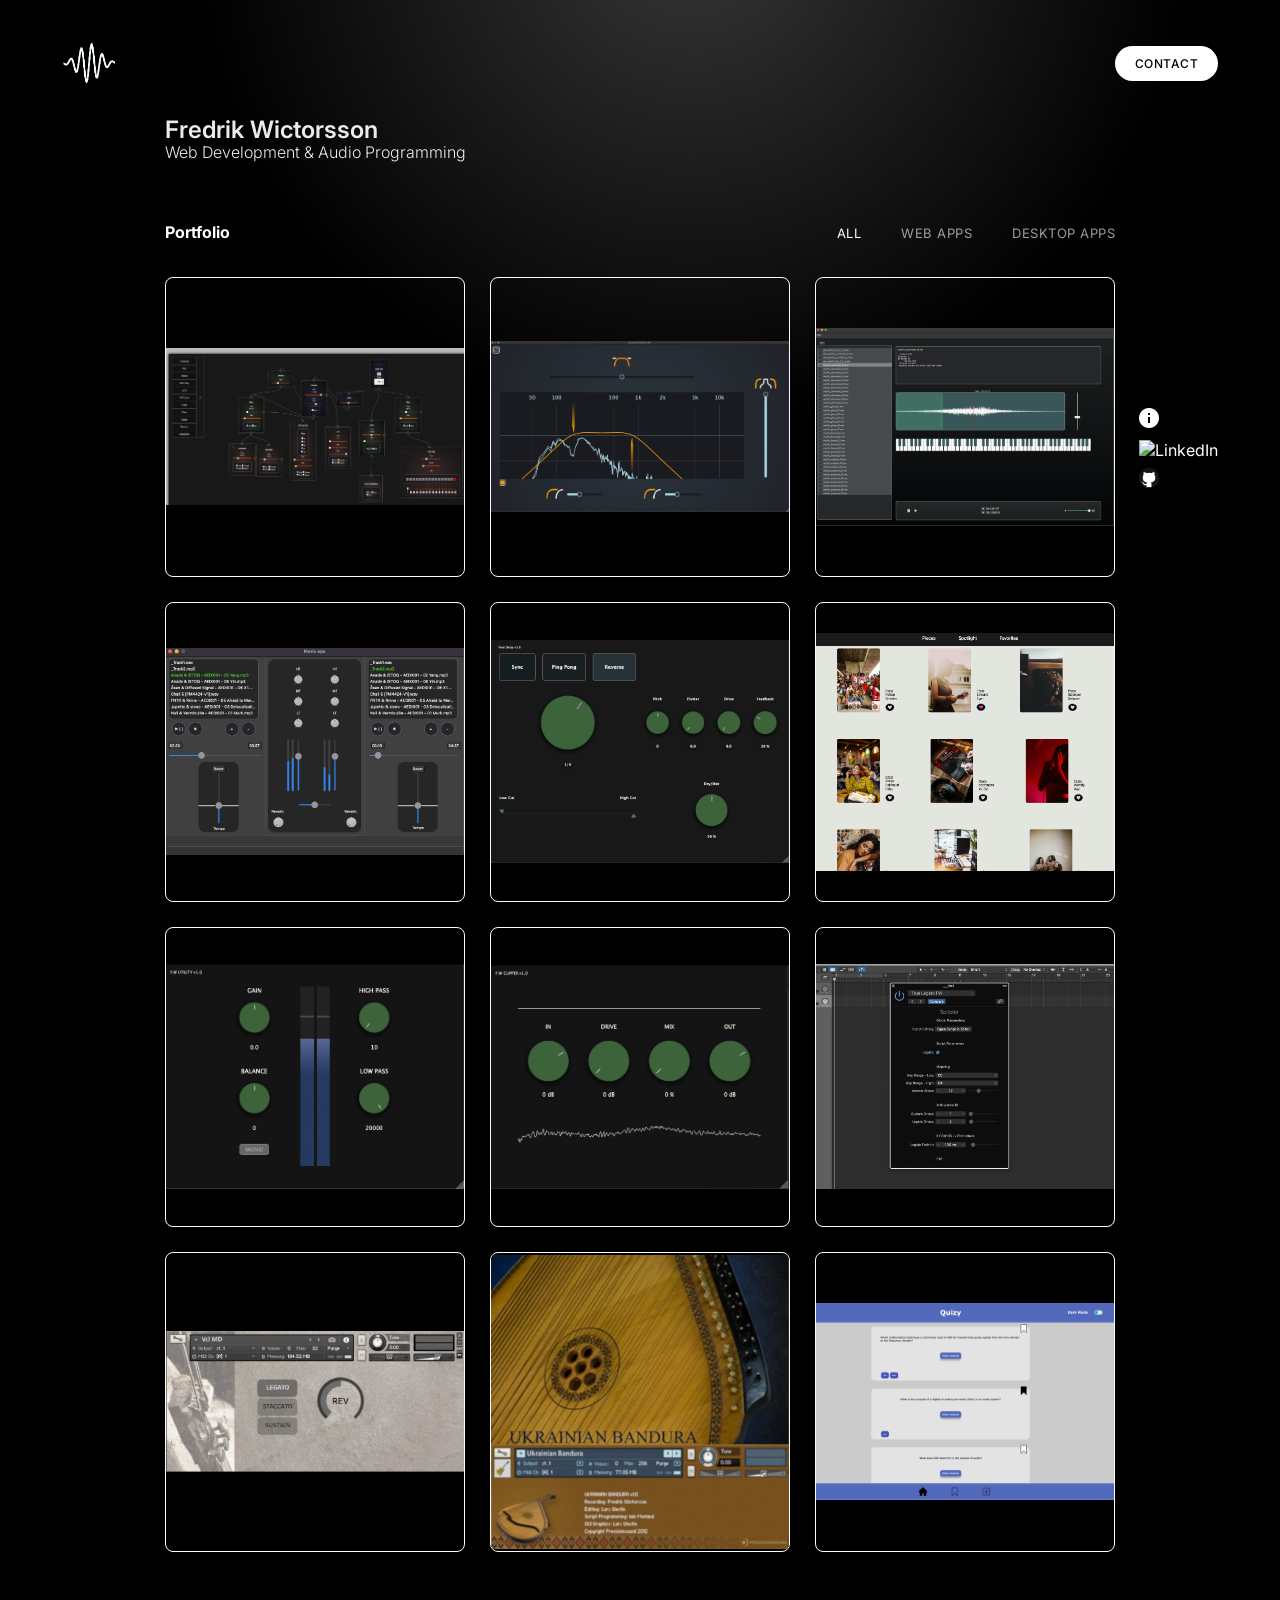
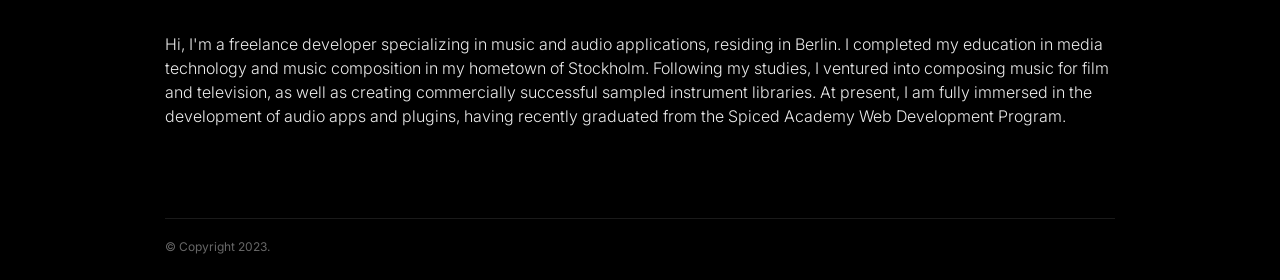
==== index.html @ 188fd2bd "add art gallery app" ====
<!DOCTYPE html>
<html lang="en">

<head>
    <meta charset="UTF-8">
    <meta http-equiv="X-UA-Compatible" content="IE=edge">
    <meta name="viewport" content="width=device-width, initial-scale=1.0">

    <link rel="icon" href="images/Vector.png">

    <link rel="preconnect" href="https://fonts.googleapis.com">
    <link rel="preconnect" href="https://fonts.gstatic.com" crossorigin>
    <link href="https://fonts.googleapis.com/css2?family=Inter:wght@400;500;600;700&display=swap" rel="stylesheet">

    <link rel="stylesheet" href="styles.css">
    <script src="script.js" defer></script>

    <title>Wictorsson - Portfolio</title>
</head>

<body>

    <div class="color"></div>

    <header class="header">
        <img src="images/Vector.png" alt="Wictorsson" class="logo">

        <a href="mailto:wictorsson@gmail.com" class="btn btn--contact">Contact</a>


    </header>

    <main class="main">
        <section class="intro">
            <h1 class="first-heading">Fredrik Wictorsson</h1>
            <p class="text">Web Development & Audio Programming</p>
        </section>

        <section class="work">
            <div class="top">
                <h2 class="second-heading">Portfolio</h2>
                <ul class="filters">
                    <li class="filter-item">
                        <button class="filter-btn filter-btn--active ">All</button>
                    </li>
                    <li class="filter-item">
                        <button class="filter-btn">Web Apps</button>
                    </li>
                    <li class="filter-item">
                        <button class="filter-btn">Desktop Apps</button>
                    </li>
                    <!-- <li class="filter-item">
                        <button class="filter-btn">Sampled Instruments</button>
                    </li> -->
                </ul>
            </div>

            <section class="grid">

                <div class="project">
                    <section class="project-info">

                        <br><br>
                        <h3 class="third-heading">Modular Synth System </h3>
                        <p class="description">A virtual eurorack that runs in the browser.<br><br><a
                                href="https://modular-spiced.vercel.app/" target="_blank">Visit in browser</a>
                        </p> <a class="playButton" href="#" onclick="toggleModular();">
                            <h3>►</h3>
                        </a> <br><br><br>

                        <ul class="technologies">
                            <li class="technology">Javascript</li>
                            <li class="technology">Next.js</li>
                            <li class="technology">MongoDB</li>
                            <li class="technology">Tone.js</li>

                        </ul>
                    </section>
                    <img src="./images/modularspiced.png" alt="Project" class="grid-img">
                </div>

                <div class="project">
                    <section class="project-info">

                        <br><br>
                        <h3 class="third-heading">Filter plugin</h3>
                        <p class="description">Audio plugin/ Morphing filter
                        </p> <a class="playButton" href="#" onclick="toggleMorphFilter();">
                            <h3>►</h3>
                        </a> <br><br><br>

                        <ul class="technologies">
                            <li class="technology">C++</li>
                            <li class="technology">JUCE</li>

                        </ul>
                    </section>
                    <img src="images/squeeze.png" alt="Project" class="grid-img">
                </div>

                <div class="project">
                    <section class="project-info">

                        <br><br>
                        <h3 class="third-heading">Music/Audio player </h3>
                        <p class="description">Audio player/Analyzer with MIDI implementation
                        </p> <a class="playButton" href="#" onclick="toggleAudioPlayer();">
                            <h3>►</h3>
                        </a> <br><br><br>

                        <ul class="technologies">
                            <li class="technology">C++</li>
                            <li class="technology">Qt/QML</li>

                        </ul>
                    </section>
                    <img src="images/SamplePlayerDemo.png" alt="Project" class="grid-img">
                </div>

                <div class="project">
                    <section class="project-info">

                        <br><br>
                        <h3 class="third-heading">DJ Music Player </h3>
                        <p class="description">Dual deck music player with DJ functions
                        </p> <a class="playButton" href="#" onclick="toggleDjApp();">
                            <h3>►</h3>
                        </a> <br><br><br>




                        <ul class="technologies">
                            <li class="technology">C++</li>
                            <li class="technology">Qt</li>
                            <li class="technology">Superpowered</li>
                        </ul>
                    </section>
                    <img src="images/djapp.png" alt="Project" class="grid-img">
                </div>

                <div class="project">
                    <section class="project-info">

                        <br><br>
                        <h3 class="third-heading">Delay Audio Plugin </h3>
                        <p class="description">Delay with reverse mode and other effects
                        </p> <a class="playButton" href="#" onclick="toggleEchoDelay();">
                            <h3>►</h3>
                        </a> <br><br><br>

                        <!-- <img width="15" height="15"
                            src="https://upload.wikimedia.org/wikipedia/commons/a/ae/Github-desktop-logo-symbol.svg"
                            alt=""> <a href="https://github.com/wictorsson/echodelayline" class="link-item"
                            target="_blank">GitHub</a> -->


                        <ul class="technologies">
                            <li class="technology">C++</li>
                            <li class="technology">Juce</li>
                        </ul>
                    </section>
                    <img src="images/echodelay2.png" alt="Project" class="grid-img">
                </div>

                <div class="project">
                    <section class="project-info">
                        <h3 class="third-heading">Music Art Gallery </h3>
                        <p class="description">Image gallery with API calls to update images regularly
                        </p> <a href="https://music-art-gallery.vercel.app/" target="_blank">Visit in browser</a>
                        <br><br> <br><br> <br><br>

                        <!-- <img width="15" height="15"
                            src="https://upload.wikimedia.org/wikipedia/commons/a/ae/Github-desktop-logo-symbol.svg"
                            alt=""> <a href="https://github.com/wictorsson/stereimager" class="link-item"
                            target="_blank">GitHub</a> -->


                        <ul class="technologies">
                            <li class="technology">Typescript</li>
                            <li class="technology">Next.js</li>
                        </ul>
                    </section>
                    <img src="images/musicartgallery.png" alt="Project" class="grid-img">
                </div>



                <div class="project">
                    <section class="project-info">

                        <br><br>
                        <h3 class="third-heading">Utility Plugin</h3>
                        <p class="description">Gain/Pan/Filter
                            <br>
                        </p> <a class="playButton" href="#" onclick="toggleUtility();">
                            <h3>►</h3>
                        </a> <br><br><br>

                        <!-- <img width="15" height="15"
                            src="https://upload.wikimedia.org/wikipedia/commons/a/ae/Github-desktop-logo-symbol.svg"
                            alt=""> <a href="https://github.com/wictorsson/utilityplugin" class="link-item"
                            target="_blank">GitHub</a> -->

                        <ul class="technologies">
                            <li class="technology">C++</li>
                            <li class="technology">Juce</li>

                        </ul>
                    </section>
                    <img src="images/utility.png" alt="Project" class="grid-img">
                </div>
                <div class="project">
                    <section class="project-info">

                        <br><br>
                        <h3 class="third-heading">Clipper Plugin</h3>
                        <p class="description">Distortion plugin with oscilloscope
                            <br>
                        </p><a class="playButton" href="#" onclick="toggleClipper();">
                            <h3>►</h3>
                        </a> <br><br><br>

                        <!-- <img width="15" height="15"
                            src="https://upload.wikimedia.org/wikipedia/commons/a/ae/Github-desktop-logo-symbol.svg"
                            alt=""> <a href="https://github.com/wictorsson/dist0322" class="link-item"
                            target="_blank">GitHub</a> -->

                        <ul class="technologies">
                            <li class="technology">C++</li>
                            <li class="technology">Juce</li>
                        </ul>
                    </section>
                    <img src="images/clipper.png" alt="Project" class="grid-img">
                </div>
                <div class="project">

                    <section class="project-info">

                        <br><br>
                        <h3 class="third-heading">True Legato Script</h3>
                        <p class="description">True legato script for Logic's Sampler/EXS24. <br><br><a
                                href="https://vi-control.net/community/threads/sampler-exs-true-legato-demo.119600/"
                                target="_blank" download class="link-item">
                                MORE INFO
                            </a></p><a class="playButton" href="#" onclick="toggle();">
                            <h3>►</h3>
                        </a><br><br>


                        <ul class="technologies">
                            <li class="technology">Javascript</li>
                        </ul>
                    </section>
                    <img src="images/scripterLegato.jpg" alt="Project" class="grid-img">

                </div>

                <div class="project">
                    <section class="project-info">
                        <h3 class="third-heading">MD Cello (Kontakt)</h3>
                        <p class="description">Cello instrument sampled in the low range playing sul tasto. True legato,
                            sustains and shorts were recorded and scripted into one single patch. <br><br> <a
                                href="https://www.dropbox.com/s/t33je5e44hh1ex5/Vcl%20MD%20Kontakt%20Instrument.zip?dl=1"
                                download class="link-item">
                                DOWNLOAD
                            </a></p>
                        <ul class="technologies">
                            <li class="technology">KSPscript</li>
                        </ul>
                    </section>
                    <img src="images/kontaktmd.jpg" alt="Project" class="grid-img">
                </div>
                <div class="project">
                    <section class="project-info">

                        <br><br>
                        <h3 class="third-heading">Ukrainian Bandura (Kontakt)</h3>
                        <p class="description">Released at Precision Sound</p><a class="playButton" href="#"
                            onclick="toggleBandura();">
                            <h3>►</h3>
                        </a><br><br>
                        <ul class="technologies">
                            <li class="technology">Recording</li>
                            <li class="technology">Editing</li>
                        </ul>
                    </section>
                    <img src="images/ubandura1.png" alt="Project" class="grid-img">
                </div>

                <div class="project">
                    <section class="project-info">

                        <br><br>
                        <h3 class="third-heading">Quiz App</h3>
                        <p class="description">Audio quiz app in the browser. Answer audio related questions or create
                            your own quiz.</p><a class="playButton" href="#" onclick="toggleAppQuiz();">
                            <h3>►</h3>
                        </a><br><br>

                        <!-- <img width="15" height="15"
                            src="https://upload.wikimedia.org/wikipedia/commons/a/ae/Github-desktop-logo-symbol.svg"
                            alt=""> <a href=" https://github.com/wictorsson/quiz-app" class="link-item"
                            target="_blank">GitHub</a> -->


                        <ul class="technologies">
                            <li class="technology">HTML</li>
                            <li class="technology">CSS</li>
                            <li class="technology">JAVASCRIPT</li>
                        </ul>
                    </section>
                    <img src="images/appquizbright.png" alt="Project" class="grid-img">
                </div>

                <!-- <div class="project">
                    <section class="project-info">

                        <br><br>
                        <h3 class="third-heading">Stereo Imager Plugin </h3>
                        <p class="description">Two-band stereo imager
                        </p> <a class="playButton" href="#" onclick="toggleImager();">
                            <h3>►</h3>
                        </a> <br><br><br>

                        <!-- <img width="15" height="15"
                            src="https://upload.wikimedia.org/wikipedia/commons/a/ae/Github-desktop-logo-symbol.svg"
                            alt=""> <a href="https://github.com/wictorsson/stereimager" class="link-item"
                            target="_blank">GitHub</a> -->


                <!-- <ul class="technologies">
                            <li class="technology">C++</li>
                            <li class="technology">Juce</li>
                        </ul>
                    </section>
                    <img src="images/imager.png" alt="Project" class="grid-img">
                </div> -->

                <div class="fade"></div>
            </section>
        </section>

        <div class="popupVid">
            <iframe id="videoId" width="640" height="360" src="" title="YouTube video player" frameborder="0"
                allow="accelerometer; autoplay; clipboard-write; encrypted-media; gyroscope; picture-in-picture"
                allowfullscreen></iframe>
            <span class="close" onclick="toggle();">&times;</span>
        </div>


        <ul class="links">
            <li class="link-item">
                <a href="#about" class="link" target="_blank">
                    <img class="link-img" src="images/info.png" alt="Info">
                </a>
            </li>

            <li class="link-item">
                <a href="https://www.linkedin.com/in/fredrik-wictorsson-276ab2180/" class="link" target="_blank">
                    <img class="link-img"
                        src="https://upload.wikimedia.org/wikipedia/commons/thumb/f/f8/LinkedIn_icon_circle.svg/72px-LinkedIn_icon_circle.svg.png?20210301220643"
                        alt="LinkedIn">
                </a>
            </li>

            <li class="link-item">
                <a href="https://github.com/wictorsson" class="link" target="_blank">
                    <svg version="1.2" xmlns="http://www.w3.org/2000/svg" viewBox="0 0 32 32" width="20" height="20">
                        <defs>
                            <image width="32" height="32" id="img1"
                                href="[data-uri]" />
                            <image width="32" height="31" id="img2"
                                href="[data-uri]" />
                        </defs>
                        <style>
                        </style>
                        <use id="Layer 1" href="#img1" x="0" y="0" />
                        <use id="Background" href="#img2" x="0" y="0" />
                    </svg>
                </a>
            </li>

        </ul>

        <section id="about">
            <br><br><br><br>
            <p class="text2">Hi, I'm a freelance developer specializing in music and audio applications,
                residing in Berlin. I completed my education in media technology and music composition in my hometown of
                Stockholm. Following my studies, I ventured into composing music for film and television, as well as
                creating commercially successful sampled instrument libraries.
                At present, I am fully immersed in the development of audio apps and plugins, having recently graduated
                from the Spiced Academy Web Development Program. </p>
        </section>

    </main>

    <footer class="footer">
        <small class="copyright">&copy; Copyright 2023.</small>

    </footer>
</body>

</html>
---- styles.css ----
/* RESET */

* {
  margin: 0;
  padding: 0;
  box-sizing: border-box;
}

a {
  text-decoration: none;
  color: inherit;
}

ul {
  list-style: none;
}

button {
  border: none;
  background: none;
  color: inherit;
  font: inherit;
}

/* KEYFRAMES*/
@keyframes fade-up {
  0% {
    opacity: 0;
    transform: translateY(30px)scale(0.9);
  }

  100% {
    opacity: 1;
    transform: translateY(0);
  }
}

@keyframes fade-down {
  0% {
    opacity: 0;
    transform: translateY(-30px)scale(0.9);
  }

  100% {
    opacity: 1;
    transform: translateY(0);
  }
}

@keyframes fade-left {
  0% {
    opacity: 0;
    transform: translateX(30px) translateY(-50%) scale(0.9);
  }

  100% {
    opacity: 1;
    transform: translateX(0px) translateY(-50%) scale(1);
  }
}

@keyframes fade-in {
  0% {
    opacity: 0;
    ;
  }

  100% {
    opacity: 1;
    ;
  }
}


/* BASE STYLES */
html {
  --default-opacity: 0.02;
  --hover-opacity: 0.1;
  overflow-x: hidden;
}

body {
  background-color: #000;
  font-family: 'Inter', sans-serif;
  color: #fff;
  position: relative;
  overflow-x: hidden;
  scrollbar-width: none;
  scrollbar-width: none;
}

body::-webkit-scrollbar {
  display: none;
}

.color {
  height: 1000px;
  width: 1000px;
  background-image: radial-gradient(closest-side, rgba(255, 255, 255, 0.21), #000);
  position: absolute;
  top: -570px;
  left: 15%;
  z-index: -1;
}


/* HEADER */

.header {
  display: flex;
  align-items: center;
  justify-content: space-between;
  padding: 42px 62px;
  position: fixed;
  width: 100%;
}

.logo {
  width: 55px;
  border-radius: 50px;
  object-fit: cover;
  animation: fade-down 0.5s 0.4s backwards;
}


/*BUTTON*/

.btn {
  background-color: #fff;
  font-size: 12px;
  font-weight: 500;
  text-transform: uppercase;
  color: #000;
  letter-spacing: 0.5px;
  padding: 10px 20px;
  border-radius: 5000px;
  transition: all 0.3s;
}

.btn:hover {
  transform: scale(1.15);
}

.btn--contact {
  animation: fade-down 0.5s 0.4s backwards;

}

.btn--about {
  animation: fade-down 0.5s 0.4s backwards;

  position: absolute;
  right: 195px;
  font-size: 11px;

}

/*MAIN*/

.main {
  max-width: 1000px;
  margin: 0 auto;
  text-align: left;
  margin-top: -10px;
  margin-bottom: 90px;
  padding: 0 25px;
}


/*INTRO*/

.intro {
  padding-top: 125px;
  animation: fade-up 0.5s;
}

.first-heading {
  font-size: 24px;
  font-weight: 600;
  opacity: 0.92;
  display: flex;
  justify-content: left;
  align-items: center;
}

.text {
  font-size: 16px;
  font-weight: 300;
  opacity: 0.92;
  margin-top: 11 px;
  line-height: 1.1;
}

.text--second {
  display: block;
}

/* ABOUT*/

.about {
  padding-top: 125px;
  animation: fade-up 0.5s;
}

.text2 {
  font-size: 16px;
  font-weight: 300;
  opacity: 0.92;
  margin-top: 11 px;
  line-height: 1.5;
  justify-content: left;
  align-items: left;
}

/*WORK*/
.work {
  margin-top: 60px;
  animation: fade-up 1.6s 0.2s backwards;
}

/*TOP*/
.top {
  display: flex;
  align-items: center;
  justify-content: space-between;
  margin-bottom: 35px;
}

.second-heading {

  font-size: 16px;
  font-weight: 500px;

}

/* FILTERS */
.filters {
  display: flex;
  column-gap: 40px;
}

.filter-item {}

.filter-btn {
  opacity: 0.6;
  font-size: 13px;
  text-transform: uppercase;
  letter-spacing: 0.5px;
  cursor: pointer;
  transition: all 0.4s;
}

.filter-btn:hover {
  opacity: 1;
}

.filter-btn--active {
  opacity: 1;
}

/*GRID*/

.grid {
  display: grid;
  grid-template-columns: 1fr 1fr 1fr;
  grid-template-rows: 300px 300px 300px;
  gap: 25px;
  position: relative;
  border-radius: 10px;

}

.project {
  border-radius: 5px;
  overflow: hidden;
  position: relative;
  transition: all 0.4s;
}

.grid-img {
  height: 100%;
  width: 100%;
  object-fit: scale-down;
  border: 1px solid #fff;
  border-top-left-radius: 8px;
  border-top-right-radius: 8px;
  border-bottom-left-radius: 8px;
  border-bottom-right-radius: 8px;
  transition: all 0.4s;
}

.project::before {
  content: '';
  height: 100%;
  width: 100%;
  background-color: #000;
  position: absolute;
  z-index: 10;
  opacity: var(--default-opacity);
  transition: 0.4s;
}

.project:hover::before {
  opacity: 0.1;
  transform: var(--hover-opacity);
}

/*PROJECT INFO*/
.project-info {
  opacity: 0;
  position: absolute;
  bottom: 0;
  z-index: 100;
  text-align: left;
  padding: 24px;
  transform: translateY(10px);
  transition: all 0.4s;
}

.project-info .playButton {

  font-size: 25px;
  cursor: pointer;
  border: 1px solid rgb(255, 255, 255);
  background: rgba(0, 0, 0, 0.5);
  border-radius: 10px;
  display: inline-block;
  text-align: center;
  padding: 5px 25px;
  ;
}

.project-info .link-item {

  font-size: 12px;
  cursor: pointer;

  display: inline-block;
  text-align: center;
  padding: 5px 5px;
  ;
}

.project-info .playButton:hover {

  border: 1px solid rgb(199, 0, 0);

}

.project:hover .project-info {
  opacity: 1;
  transform: translate(0);
  background: rgba(0, 0, 0, 0.2);
  border-radius: 25px;
}

.third-heading {
  font-size: 16px;
}

.description {
  font-size: 14px;
  margin: 3px 0 24px;
  opacity: 0.9;


}

.technologies {
  font-size: 10px;
  text-transform: uppercase;
  letter-spacing: 1px;
  display: flex;
  column-gap: 14px;
  opacity: 0.8;
}

/*FADE*/

.fade {
  height: 800px;
  width: 100%;
  position: absolute;
  bottom: 0;
  background-image: linear-gradient(to top, rgb(0, 0, 0), transparent);
  pointer-events: none;
  transition: all 0.6s;
}

.project:hover .grid-img {

  filter: blur(4px);
  filter: brightness(0.4);


}

/* LINKS */
.links {
  position: fixed;
  right: 62px;
  top: 50%;
  transform: translateY(-50%);
  animation: fade-left 0.5s 0.8s backwards;
}

.link-item {
  transition: all 0.3s;
}

.link-item:not(:last-child) {
  margin-bottom: 8px;
}

.link-item:hover {
  transform: scale(1.15);
}

.link {}

.link-img {
  width: 20px;
  height: 20px;
}

/* FOOTER */
.footer {
  max-width: 950px;
  margin: 0 auto;
  padding: 20px 0 26px;
  border-top: 1px solid rgba(255, 255, 255, 0.1);
  color: rgba(255, 255, 255, 0.4);
  display: flex;
}

.copyright {
  font-size: 12px;
}

/*VIDEOS*/


.popupVid {
  position: fixed;
  top: 50%;
  left: 50%;
  transform: translate(-50%, -50%);
  z-index: 10000;
  background: rgba(0, 0, 0, 0.95);
  width: 100%;
  height: 100%;
  display: flex;
  justify-content: center;
  align-items: center;
  visibility: hidden;
  opacity: 0;
}

.popupVid.active {
  visibility: visible;
  opacity: 1;
  animation: fade-in 0.3s backwards;
}

.popupVid iframe {
  position: relative;
  max-width: 1200px;
  outline: none;
}

.popupVid span {
  cursor: pointer;
  position: relative;
  right: 20px;
  top: -180px;
  width: 12px;
  height: 162px;
  opacity: 0.8;
  font-size: 62px;
}


/* MEDIA QUERIES */
@media (max-width: 1215px) {
  .header {
    padding: 25px;
    position: absolute;
  }


  .btn--about {

    right: 175px;
  }

  .links {
    position: absolute;
    transform: initial;
    right: initial;
    top: 32px;
    left: 82px;
    display: flex;
    animation-name: fade-down;
  }

  .link-item:not(:last-child) {
    margin-right: 12px;
  }
}



@media (max-width: 1000px) {
  .intro {
    padding-top: 100px;
  }

  .work {
    margin-top: 35px;
  }

  .main {
    margin-bottom: 35px;
  }

  .filters {
    display: none;
  }

  .footer {
    border: initial;
    padding-left: 25px;
    padding-right: 25px;
    max-width: 1000px;
  }
}

@media (max-width: 991px) {
  .popupVid iframe {
    max-width: 90%;
  }
}


@media (max-width: 825px) {

  .grid {
    grid-template-columns: 1fr 1fr;
    grid-template-rows: 300px 300px 300px;
    gap: 15px;
  }

  .project:nth-child(1) {
    grid-row: 1 / 2;
  }

  .project:nth-child(3) {
    grid-column: 1 / 2;
    grid-row: 2 / 3;
  }

  .project:nth-child(4) {
    grid-column: 2 / 3;
    grid-row: 2 / 3;
  }

  .project:nth-child(5) {
    grid-column: 1 / 2;
    grid-row: 3 / 4;
  }

  .project:nth-child(6) {
    grid-column: 2 / 3;
    grid-row: 3 / 4;
  }

  .project-info {
    opacity: 1;

  }

  .grid-img {
    filter: blur(4px);
  }
}

@media (max-width: 620px) {
  .color {
    left: -15%;
  }

  .header {
    padding: 15px;
  }

  .btn--contact {
    font-size: 11px;
    padding: 8px 16px;
  }

  .btn--about {
    font-size: 11px;
    padding: 8px 16px;
  }

  .links {
    top: 22px;
    left: 70px;
  }

  .first-heading {
    font-size: 42px;
  }

  .text {
    font-size: 30px;
  }

  .main {
    padding: 0 15px;
  }

  .footer {
    padding-left: 15px;
    padding-right: 15px;
  }
}

@media (max-width: 520px) {
  html {
    --default-opacity: 0.4;
    --hover-opacity: 0.3;
  }

  .text--second {
    display: inline;
  }

  .text2 {
    display: inline;
  }

  .top {
    margin-bottom: 20px;
  }

  .grid {
    grid-template-columns: 1fr;
    grid-template-rows: repeat(6, 250px);
  }

  .grid .project {
    grid-column: initial;
    grid-row: initial;
  }

  .copyright {
    font-size: 11px;
  }



}
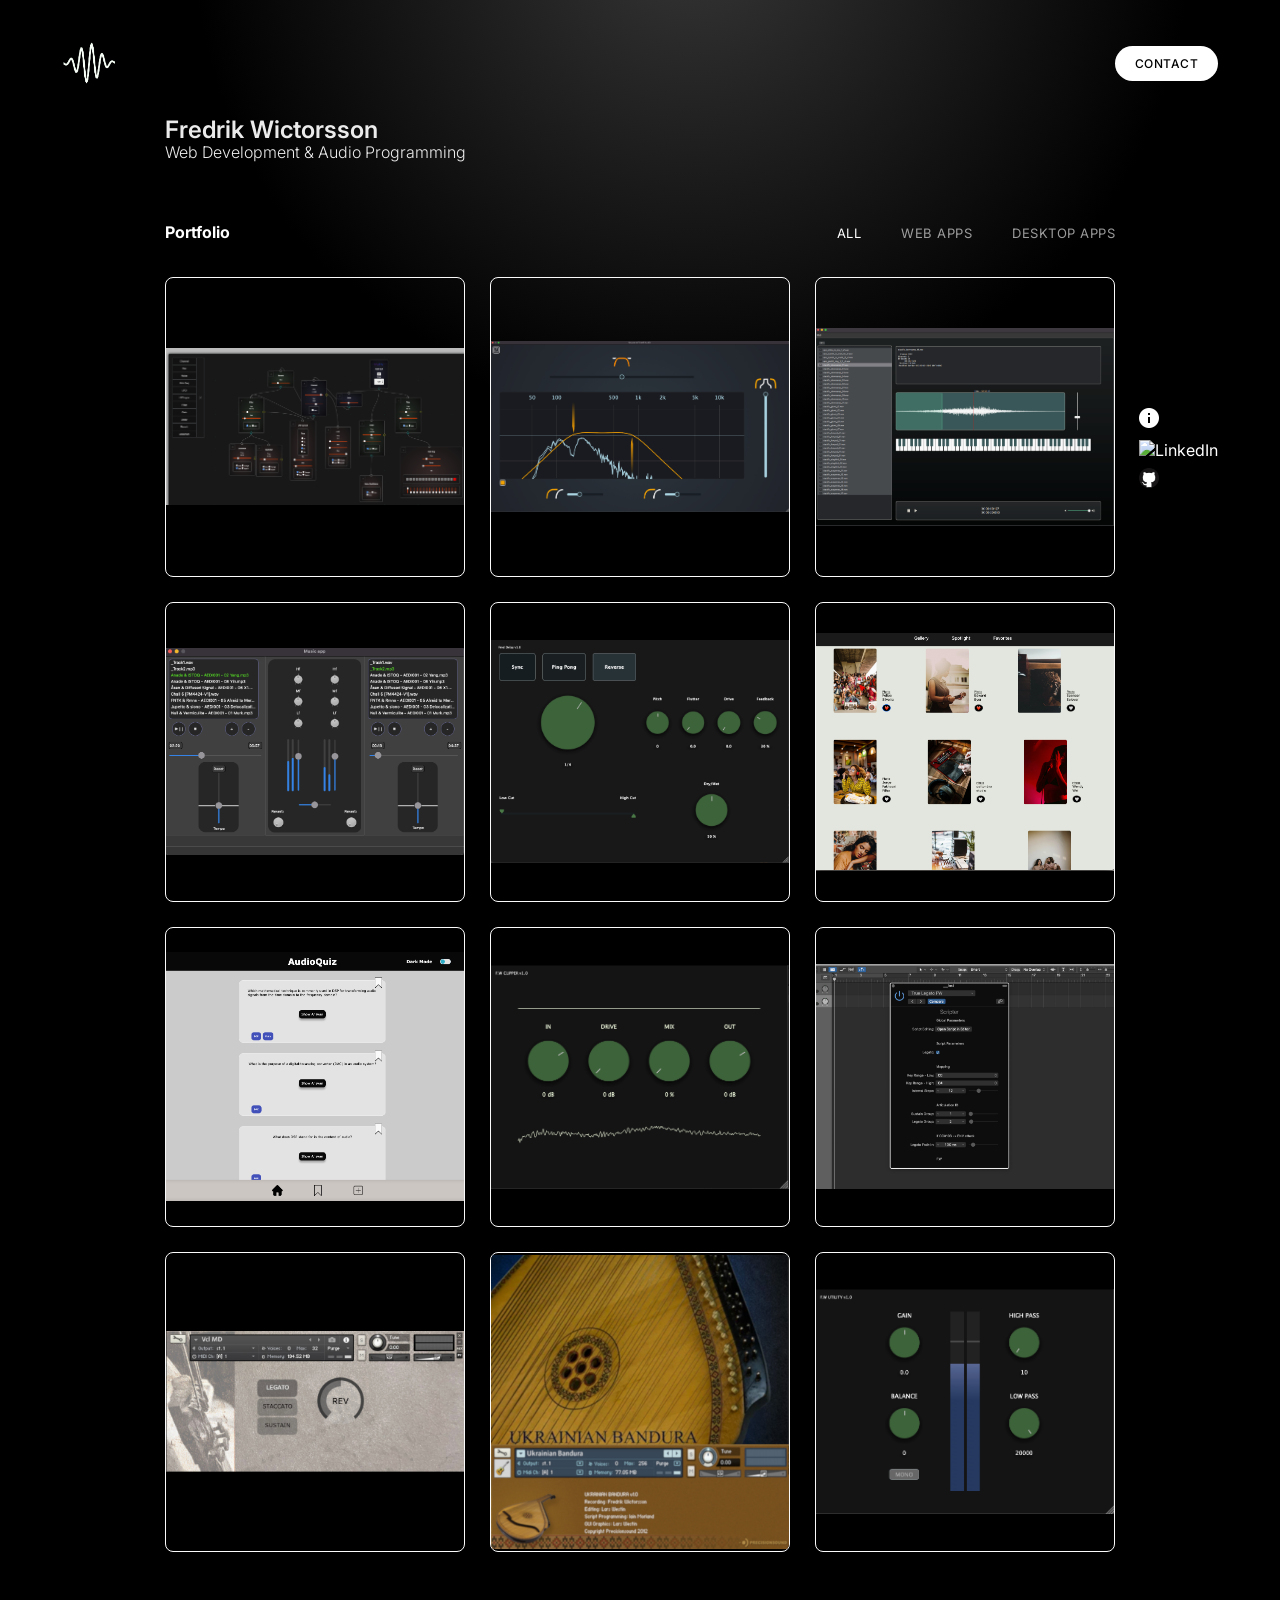
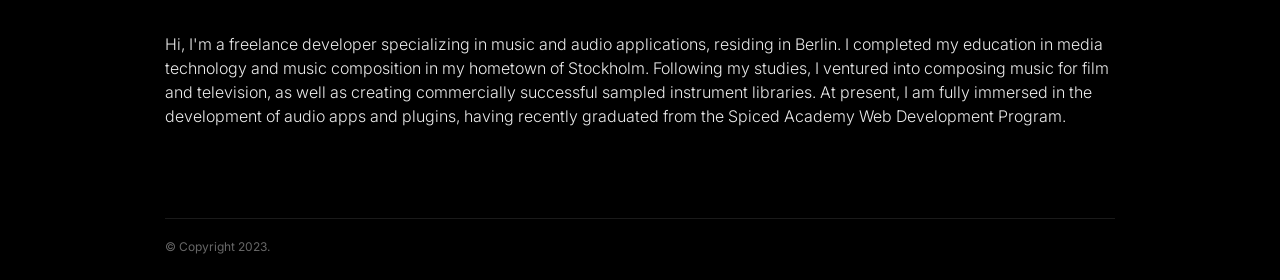
==== commit ffa2b750: "add audioquizapp" ====
--- a/index.html
+++ b/index.html
@@ -184,32 +184,32 @@
                     <img src="images/musicartgallery.png" alt="Project" class="grid-img">
                 </div>
 
-
-
-                <div class="project">
-                    <section class="project-info">
-
-                        <br><br>
-                        <h3 class="third-heading">Utility Plugin</h3>
-                        <p class="description">Gain/Pan/Filter
-                            <br>
-                        </p> <a class="playButton" href="#" onclick="toggleUtility();">
-                            <h3>►</h3>
-                        </a> <br><br><br>
-
-                        <!-- <img width="15" height="15"
-                            src="https://upload.wikimedia.org/wikipedia/commons/a/ae/Github-desktop-logo-symbol.svg"
-                            alt=""> <a href="https://github.com/wictorsson/utilityplugin" class="link-item"
-                            target="_blank">GitHub</a> -->
-
-                        <ul class="technologies">
-                            <li class="technology">C++</li>
-                            <li class="technology">Juce</li>
-
-                        </ul>
-                    </section>
-                    <img src="images/utility.png" alt="Project" class="grid-img">
-                </div>
+                <div class="project">
+                    <section class="project-info">
+
+                        <br><br>
+                        <h3 class="third-heading">Quiz App</h3>
+                        <p class="description">Audio quiz app in the browser. Answer audio related questions or create
+                            your own quiz.</p> <a href="https://quiz-app-wictorsson.vercel.app/" target="_blank">Visit
+                            in browser</a>
+                        <br><br> <br><br>
+
+                        <!-- <img width="15" height="15"
+                            src="https://upload.wikimedia.org/wikipedia/commons/a/ae/Github-desktop-logo-symbol.svg"
+                            alt=""> <a href=" https://github.com/wictorsson/quiz-app" class="link-item"
+                            target="_blank">GitHub</a> -->
+
+
+                        <ul class="technologies">
+                            <li class="technology">HTML</li>
+                            <li class="technology">CSS</li>
+                            <li class="technology">JAVASCRIPT</li>
+                        </ul>
+                    </section>
+                    <img src="images/appquizbright.png" alt="Project" class="grid-img">
+                </div>
+
+
                 <div class="project">
                     <section class="project-info">
 
@@ -292,25 +292,25 @@
                     <section class="project-info">
 
                         <br><br>
-                        <h3 class="third-heading">Quiz App</h3>
-                        <p class="description">Audio quiz app in the browser. Answer audio related questions or create
-                            your own quiz.</p><a class="playButton" href="#" onclick="toggleAppQuiz();">
-                            <h3>►</h3>
-                        </a><br><br>
-
-                        <!-- <img width="15" height="15"
-                            src="https://upload.wikimedia.org/wikipedia/commons/a/ae/Github-desktop-logo-symbol.svg"
-                            alt=""> <a href=" https://github.com/wictorsson/quiz-app" class="link-item"
-                            target="_blank">GitHub</a> -->
-
-
-                        <ul class="technologies">
-                            <li class="technology">HTML</li>
-                            <li class="technology">CSS</li>
-                            <li class="technology">JAVASCRIPT</li>
-                        </ul>
-                    </section>
-                    <img src="images/appquizbright.png" alt="Project" class="grid-img">
+                        <h3 class="third-heading">Utility Plugin</h3>
+                        <p class="description">Gain/Pan/Filter
+                            <br>
+                        </p> <a class="playButton" href="#" onclick="toggleUtility();">
+                            <h3>►</h3>
+                        </a> <br><br><br>
+
+                        <!-- <img width="15" height="15"
+                            src="https://upload.wikimedia.org/wikipedia/commons/a/ae/Github-desktop-logo-symbol.svg"
+                            alt=""> <a href="https://github.com/wictorsson/utilityplugin" class="link-item"
+                            target="_blank">GitHub</a> -->
+
+                        <ul class="technologies">
+                            <li class="technology">C++</li>
+                            <li class="technology">Juce</li>
+
+                        </ul>
+                    </section>
+                    <img src="images/utility.png" alt="Project" class="grid-img">
                 </div>
 
                 <!-- <div class="project">
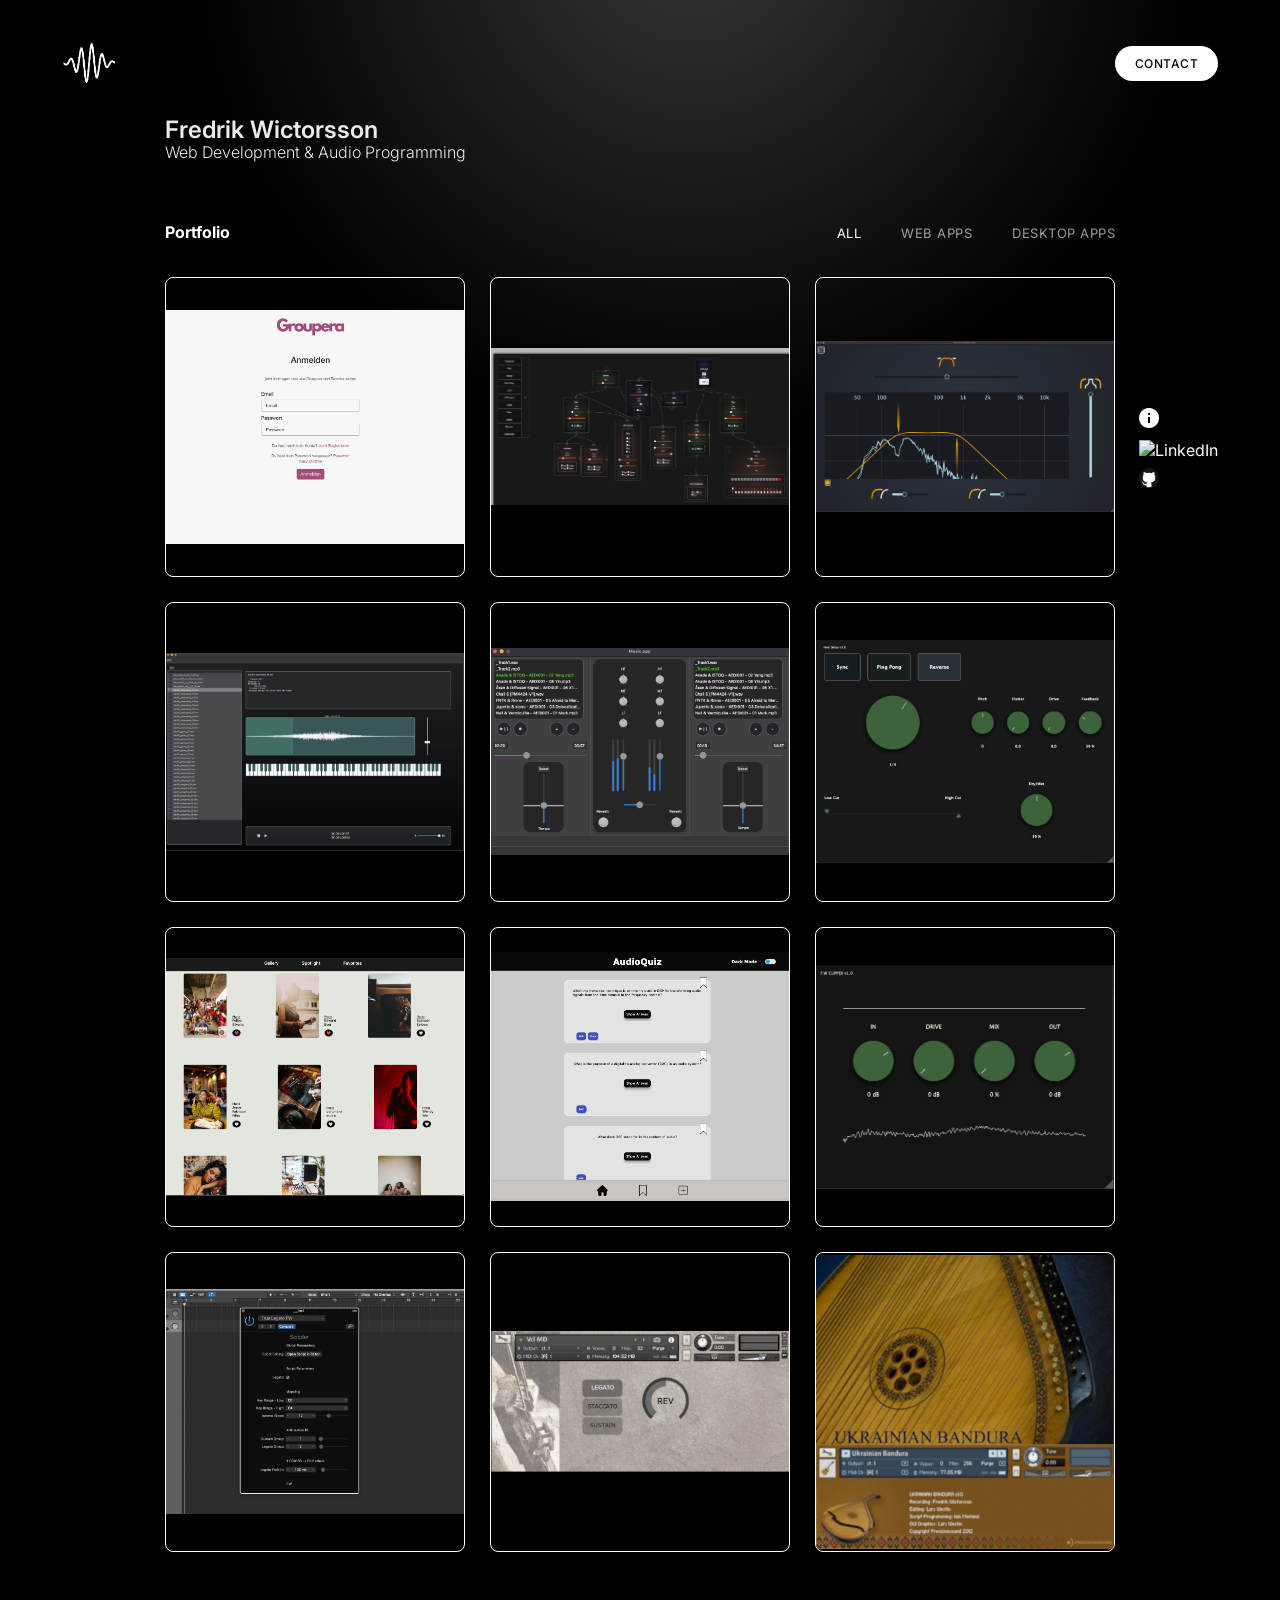
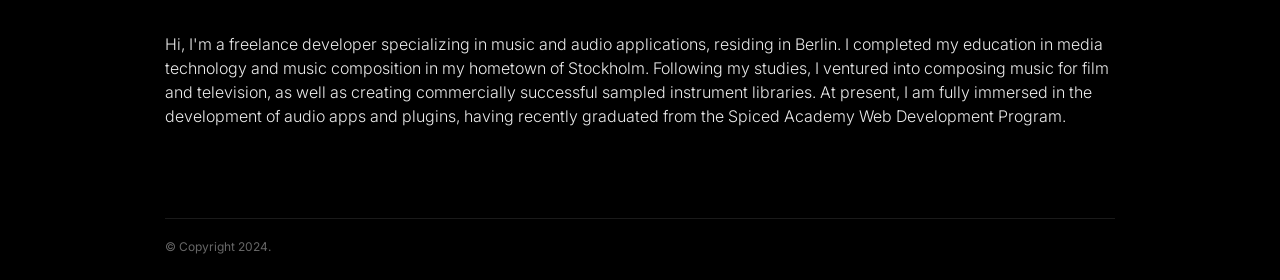
==== commit 5f6abfba: "add groupera" ====
--- a/index.html
+++ b/index.html
@@ -5,29 +5,20 @@
     <meta charset="UTF-8">
     <meta http-equiv="X-UA-Compatible" content="IE=edge">
     <meta name="viewport" content="width=device-width, initial-scale=1.0">
-
     <link rel="icon" href="images/Vector.png">
-
     <link rel="preconnect" href="https://fonts.googleapis.com">
     <link rel="preconnect" href="https://fonts.gstatic.com" crossorigin>
     <link href="https://fonts.googleapis.com/css2?family=Inter:wght@400;500;600;700&display=swap" rel="stylesheet">
-
     <link rel="stylesheet" href="styles.css">
     <script src="script.js" defer></script>
-
     <title>Wictorsson - Portfolio</title>
 </head>
 
 <body>
-
     <div class="color"></div>
-
     <header class="header">
         <img src="images/Vector.png" alt="Wictorsson" class="logo">
-
         <a href="mailto:wictorsson@gmail.com" class="btn btn--contact">Contact</a>
-
-
     </header>
 
     <main class="main">
@@ -35,7 +26,6 @@
             <h1 class="first-heading">Fredrik Wictorsson</h1>
             <p class="text">Web Development & Audio Programming</p>
         </section>
-
         <section class="work">
             <div class="top">
                 <h2 class="second-heading">Portfolio</h2>
@@ -56,7 +46,22 @@
             </div>
 
             <section class="grid">
-
+                <div class="project">
+                    <section class="project-info">
+                        <br><br>
+                        <h3 class="third-heading">Groupera</h3>
+                        <p class="description">A social platform for self-help groups (Frontend)<br><br><a
+                                href="https://app.groupera.de/" target="_blank">Visit in browser</a>
+                        </p>
+                        <br><br><br>
+                        <ul class="technologies">
+                            <li class="technology">React</li>
+                            <li class="technology">Tailwind</li>
+                            <li class="technology">Redux</li>
+                        </ul>
+                    </section>
+                    <img src="./images/groupera.png" alt="Project" class="grid-img">
+                </div>
                 <div class="project">
                     <section class="project-info">
 
@@ -78,17 +83,14 @@
                     </section>
                     <img src="./images/modularspiced.png" alt="Project" class="grid-img">
                 </div>
-
-                <div class="project">
-                    <section class="project-info">
-
+                <div class="project">
+                    <section class="project-info">
                         <br><br>
                         <h3 class="third-heading">Filter plugin</h3>
                         <p class="description">Audio plugin/ Morphing filter
                         </p> <a class="playButton" href="#" onclick="toggleMorphFilter();">
                             <h3>►</h3>
                         </a> <br><br><br>
-
                         <ul class="technologies">
                             <li class="technology">C++</li>
                             <li class="technology">JUCE</li>
@@ -107,29 +109,21 @@
                         </p> <a class="playButton" href="#" onclick="toggleAudioPlayer();">
                             <h3>►</h3>
                         </a> <br><br><br>
-
                         <ul class="technologies">
                             <li class="technology">C++</li>
                             <li class="technology">Qt/QML</li>
-
                         </ul>
                     </section>
                     <img src="images/SamplePlayerDemo.png" alt="Project" class="grid-img">
                 </div>
-
-                <div class="project">
-                    <section class="project-info">
-
+                <div class="project">
+                    <section class="project-info">
                         <br><br>
                         <h3 class="third-heading">DJ Music Player </h3>
                         <p class="description">Dual deck music player with DJ functions
                         </p> <a class="playButton" href="#" onclick="toggleDjApp();">
                             <h3>►</h3>
                         </a> <br><br><br>
-
-
-
-
                         <ul class="technologies">
                             <li class="technology">C++</li>
                             <li class="technology">Qt</li>
@@ -141,20 +135,12 @@
 
                 <div class="project">
                     <section class="project-info">
-
                         <br><br>
                         <h3 class="third-heading">Delay Audio Plugin </h3>
                         <p class="description">Delay with reverse mode and other effects
                         </p> <a class="playButton" href="#" onclick="toggleEchoDelay();">
                             <h3>►</h3>
                         </a> <br><br><br>
-
-                        <!-- <img width="15" height="15"
-                            src="https://upload.wikimedia.org/wikipedia/commons/a/ae/Github-desktop-logo-symbol.svg"
-                            alt=""> <a href="https://github.com/wictorsson/echodelayline" class="link-item"
-                            target="_blank">GitHub</a> -->
-
-
                         <ul class="technologies">
                             <li class="technology">C++</li>
                             <li class="technology">Juce</li>
@@ -169,13 +155,6 @@
                         <p class="description">Image gallery with API calls to update images regularly
                         </p> <a href="https://music-art-gallery.vercel.app/" target="_blank">Visit in browser</a>
                         <br><br> <br><br> <br><br>
-
-                        <!-- <img width="15" height="15"
-                            src="https://upload.wikimedia.org/wikipedia/commons/a/ae/Github-desktop-logo-symbol.svg"
-                            alt=""> <a href="https://github.com/wictorsson/stereimager" class="link-item"
-                            target="_blank">GitHub</a> -->
-
-
                         <ul class="technologies">
                             <li class="technology">Typescript</li>
                             <li class="technology">Next.js</li>
@@ -193,13 +172,6 @@
                             your own quiz.</p> <a href="https://quiz-app-wictorsson.vercel.app/" target="_blank">Visit
                             in browser</a>
                         <br><br> <br><br>
-
-                        <!-- <img width="15" height="15"
-                            src="https://upload.wikimedia.org/wikipedia/commons/a/ae/Github-desktop-logo-symbol.svg"
-                            alt=""> <a href=" https://github.com/wictorsson/quiz-app" class="link-item"
-                            target="_blank">GitHub</a> -->
-
-
                         <ul class="technologies">
                             <li class="technology">HTML</li>
                             <li class="technology">CSS</li>
@@ -208,8 +180,6 @@
                     </section>
                     <img src="images/appquizbright.png" alt="Project" class="grid-img">
                 </div>
-
-
                 <div class="project">
                     <section class="project-info">
 
@@ -220,12 +190,6 @@
                         </p><a class="playButton" href="#" onclick="toggleClipper();">
                             <h3>►</h3>
                         </a> <br><br><br>
-
-                        <!-- <img width="15" height="15"
-                            src="https://upload.wikimedia.org/wikipedia/commons/a/ae/Github-desktop-logo-symbol.svg"
-                            alt=""> <a href="https://github.com/wictorsson/dist0322" class="link-item"
-                            target="_blank">GitHub</a> -->
-
                         <ul class="technologies">
                             <li class="technology">C++</li>
                             <li class="technology">Juce</li>
@@ -246,16 +210,12 @@
                             </a></p><a class="playButton" href="#" onclick="toggle();">
                             <h3>►</h3>
                         </a><br><br>
-
-
                         <ul class="technologies">
                             <li class="technology">Javascript</li>
                         </ul>
                     </section>
                     <img src="images/scripterLegato.jpg" alt="Project" class="grid-img">
-
-                </div>
-
+                </div>
                 <div class="project">
                     <section class="project-info">
                         <h3 class="third-heading">MD Cello (Kontakt)</h3>
@@ -273,7 +233,6 @@
                 </div>
                 <div class="project">
                     <section class="project-info">
-
                         <br><br>
                         <h3 class="third-heading">Ukrainian Bandura (Kontakt)</h3>
                         <p class="description">Released at Precision Sound</p><a class="playButton" href="#"
@@ -287,56 +246,6 @@
                     </section>
                     <img src="images/ubandura1.png" alt="Project" class="grid-img">
                 </div>
-
-                <div class="project">
-                    <section class="project-info">
-
-                        <br><br>
-                        <h3 class="third-heading">Utility Plugin</h3>
-                        <p class="description">Gain/Pan/Filter
-                            <br>
-                        </p> <a class="playButton" href="#" onclick="toggleUtility();">
-                            <h3>►</h3>
-                        </a> <br><br><br>
-
-                        <!-- <img width="15" height="15"
-                            src="https://upload.wikimedia.org/wikipedia/commons/a/ae/Github-desktop-logo-symbol.svg"
-                            alt=""> <a href="https://github.com/wictorsson/utilityplugin" class="link-item"
-                            target="_blank">GitHub</a> -->
-
-                        <ul class="technologies">
-                            <li class="technology">C++</li>
-                            <li class="technology">Juce</li>
-
-                        </ul>
-                    </section>
-                    <img src="images/utility.png" alt="Project" class="grid-img">
-                </div>
-
-                <!-- <div class="project">
-                    <section class="project-info">
-
-                        <br><br>
-                        <h3 class="third-heading">Stereo Imager Plugin </h3>
-                        <p class="description">Two-band stereo imager
-                        </p> <a class="playButton" href="#" onclick="toggleImager();">
-                            <h3>►</h3>
-                        </a> <br><br><br>
-
-                        <!-- <img width="15" height="15"
-                            src="https://upload.wikimedia.org/wikipedia/commons/a/ae/Github-desktop-logo-symbol.svg"
-                            alt=""> <a href="https://github.com/wictorsson/stereimager" class="link-item"
-                            target="_blank">GitHub</a> -->
-
-
-                <!-- <ul class="technologies">
-                            <li class="technology">C++</li>
-                            <li class="technology">Juce</li>
-                        </ul>
-                    </section>
-                    <img src="images/imager.png" alt="Project" class="grid-img">
-                </div> -->
-
                 <div class="fade"></div>
             </section>
         </section>
@@ -347,7 +256,6 @@
                 allowfullscreen></iframe>
             <span class="close" onclick="toggle();">&times;</span>
         </div>
-
 
         <ul class="links">
             <li class="link-item">
@@ -380,9 +288,7 @@
                     </svg>
                 </a>
             </li>
-
         </ul>
-
         <section id="about">
             <br><br><br><br>
             <p class="text2">Hi, I'm a freelance developer specializing in music and audio applications,
@@ -392,12 +298,9 @@
                 At present, I am fully immersed in the development of audio apps and plugins, having recently graduated
                 from the Spiced Academy Web Development Program. </p>
         </section>
-
     </main>
-
     <footer class="footer">
-        <small class="copyright">&copy; Copyright 2023.</small>
-
+        <small class="copyright">&copy; Copyright 2024.</small>
     </footer>
 </body>
 
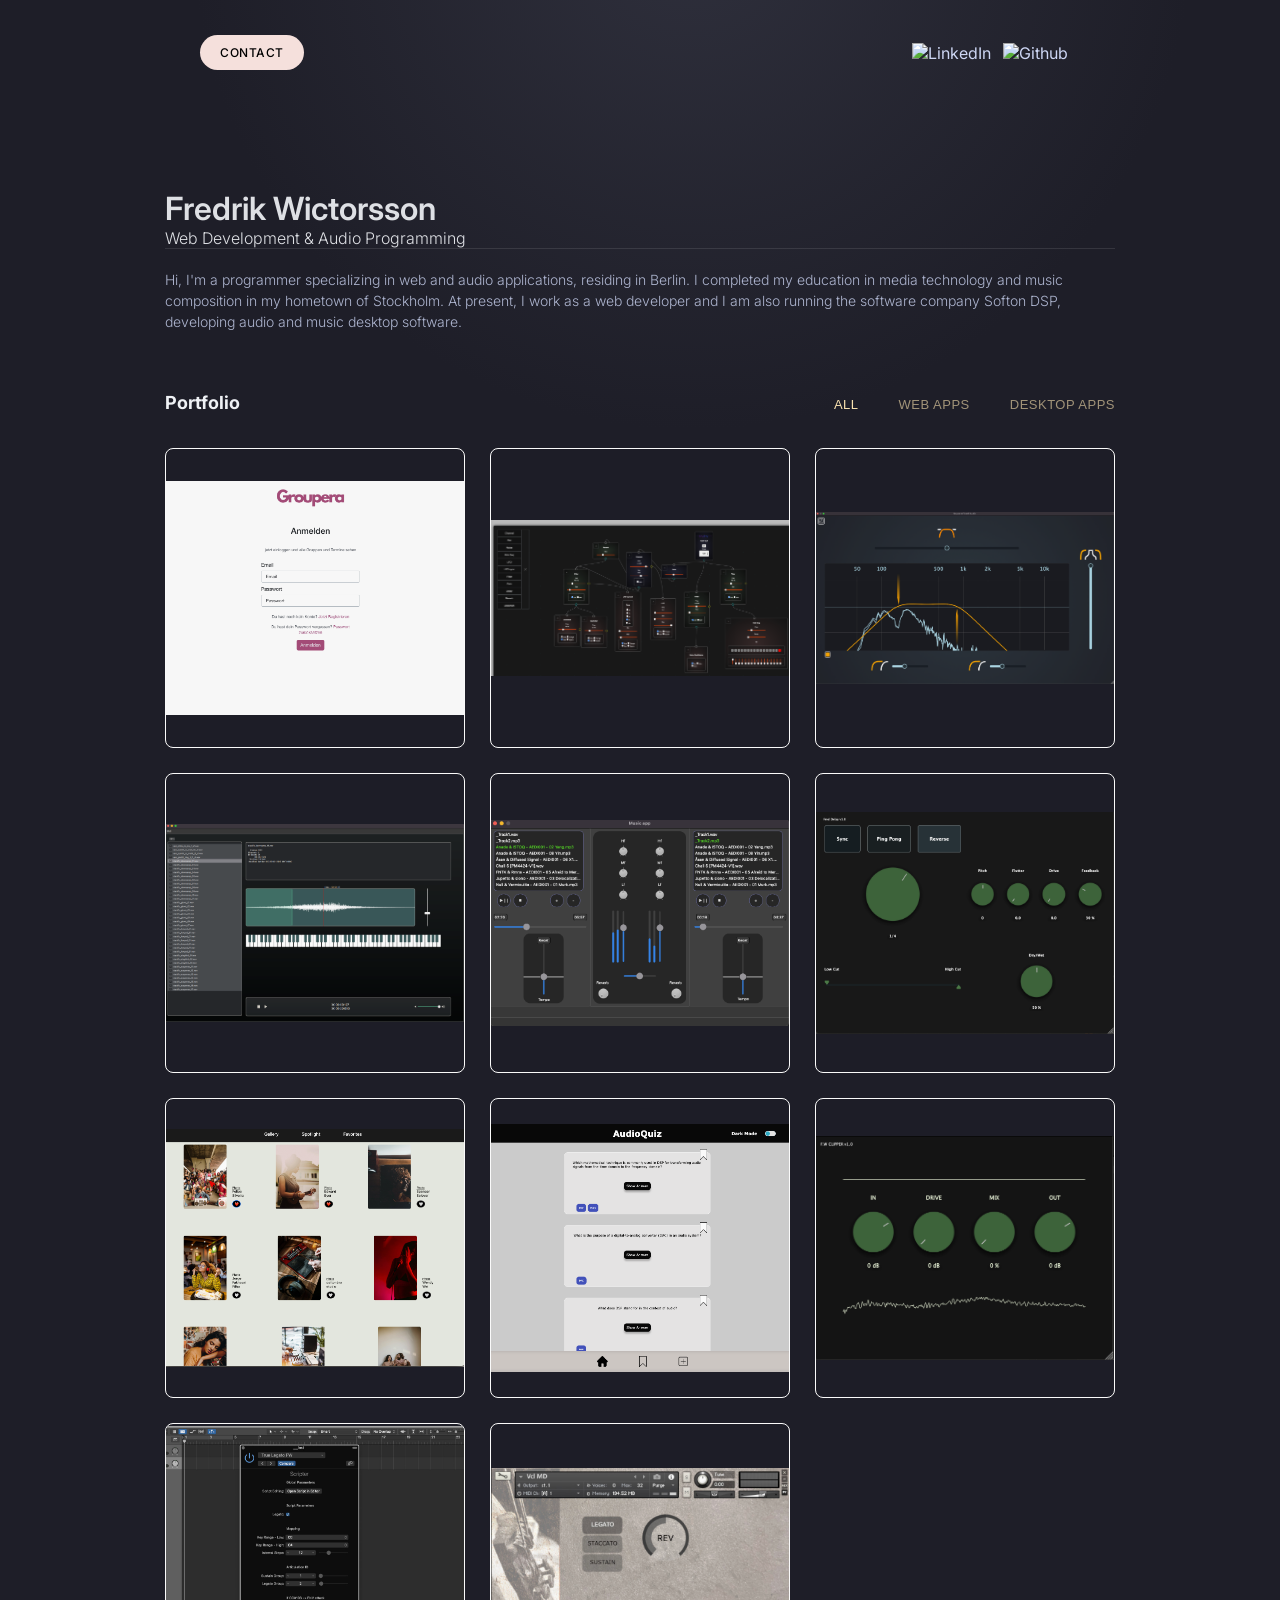
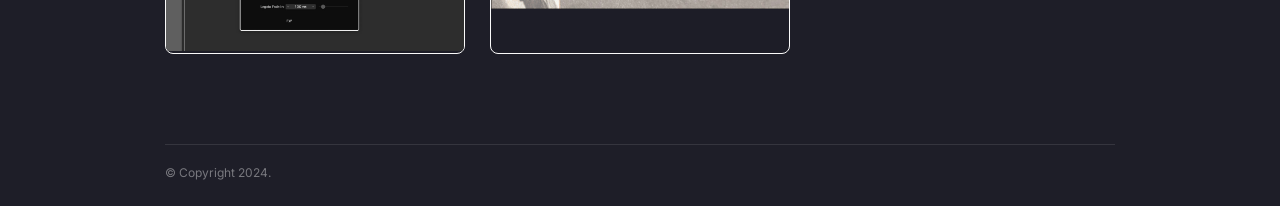
==== commit 848b9155: "update styling" ====
--- a/index.html
+++ b/index.html
@@ -1,307 +1,355 @@
-<!DOCTYPE html>
+<!doctype html>
 <html lang="en">
-
-<head>
-    <meta charset="UTF-8">
-    <meta http-equiv="X-UA-Compatible" content="IE=edge">
-    <meta name="viewport" content="width=device-width, initial-scale=1.0">
-    <link rel="icon" href="images/Vector.png">
-    <link rel="preconnect" href="https://fonts.googleapis.com">
-    <link rel="preconnect" href="https://fonts.gstatic.com" crossorigin>
-    <link href="https://fonts.googleapis.com/css2?family=Inter:wght@400;500;600;700&display=swap" rel="stylesheet">
-    <link rel="stylesheet" href="styles.css">
+  <head>
+    <meta charset="UTF-8" />
+    <meta http-equiv="X-UA-Compatible" content="IE=edge" />
+    <meta name="viewport" content="width=device-width, initial-scale=1.0" />
+    <link rel="icon" href="images/Vector.png" />
+    <link rel="preconnect" href="https://fonts.googleapis.com" />
+    <link rel="preconnect" href="https://fonts.gstatic.com" crossorigin />
+    <link
+      href="https://fonts.googleapis.com/css2?family=Inter:wght@400;500;600;700&display=swap"
+      rel="stylesheet"
+    />
+    <link rel="stylesheet" href="styles.css" />
     <script src="script.js" defer></script>
     <title>Wictorsson - Portfolio</title>
-</head>
-
-<body>
+  </head>
+
+  <body>
     <div class="color"></div>
     <header class="header">
-        <img src="images/Vector.png" alt="Wictorsson" class="logo">
-        <a href="mailto:wictorsson@gmail.com" class="btn btn--contact">Contact</a>
+      <!-- <img src="images/Vector.png" alt="Wictorsson" class="logo"> -->
+      <a href="mailto:wictorsson@gmail.com" class="btn btn--contact">Contact</a>
+      <ul class="links">
+        <!-- <li class="link-item"> -->
+        <!--     <a href="#about" class="link" target="_blank"> -->
+        <!--         <img class="link-img" src="images/info.png" alt="Info"> -->
+        <!--     </a> -->
+        <!-- </li> -->
+
+        <li class="link-item">
+          <a
+            href="https://www.linkedin.com/in/fredrik-wictorsson-276ab2180/"
+            class="link"
+            target="_blank"
+          >
+            <img
+              class="link-img"
+              src="https://upload.wikimedia.org/wikipedia/commons/thumb/f/f8/LinkedIn_icon_circle.svg/72px-LinkedIn_icon_circle.svg.png?20210301220643"
+              alt="LinkedIn"
+            />
+          </a>
+        </li>
+        <li class="link-item">
+          <a href="https://github.com/wictorsson" class="link" target="_blank">
+            <img
+              class="link-img"
+              src="https://upload.wikimedia.org/wikipedia/commons/a/ae/Github-desktop-logo-symbol.svg"
+              alt="Github"
+            />
+          </a>
+        </li>
+      </ul>
     </header>
 
     <main class="main">
-        <section class="intro">
-            <h1 class="first-heading">Fredrik Wictorsson</h1>
-            <p class="text">Web Development & Audio Programming</p>
-        </section>
-        <section class="work">
-            <div class="top">
-                <h2 class="second-heading">Portfolio</h2>
-                <ul class="filters">
-                    <li class="filter-item">
-                        <button class="filter-btn filter-btn--active ">All</button>
-                    </li>
-                    <li class="filter-item">
-                        <button class="filter-btn">Web Apps</button>
-                    </li>
-                    <li class="filter-item">
-                        <button class="filter-btn">Desktop Apps</button>
-                    </li>
-                    <!-- <li class="filter-item">
+      <section class="intro">
+        <h1 class="first-heading">Fredrik Wictorsson</h1>
+        <div class="third-heading">Web Development & Audio Programming</div>
+      </section>
+      <section id="about">
+        <br />
+        <p class="text2">
+          Hi, I'm a programmer specializing in web and audio applications,
+          residing in Berlin. I completed my education in media technology and
+          music composition in my hometown of Stockholm. At present, I work as a
+          web developer and I am also running the software company Softon DSP,
+          developing audio and music desktop software.
+        </p>
+      </section>
+      <section class="work">
+        <div class="top">
+          <h2>Portfolio</h2>
+          <ul class="filters">
+            <li class="filter-item">
+              <button class="filter-btn filter-btn--active">All</button>
+            </li>
+            <li class="filter-item">
+              <button class="filter-btn">Web Apps</button>
+            </li>
+            <li class="filter-item">
+              <button class="filter-btn">Desktop Apps</button>
+            </li>
+            <!-- <li class="filter-item">
                         <button class="filter-btn">Sampled Instruments</button>
                     </li> -->
-                </ul>
-            </div>
-
-            <section class="grid">
-                <div class="project">
-                    <section class="project-info">
-                        <br><br>
-                        <h3 class="third-heading">Groupera</h3>
-                        <p class="description">A social platform for self-help groups (Frontend)<br><br><a
-                                href="https://app.groupera.de/" target="_blank">Visit in browser</a>
-                        </p>
-                        <br><br><br>
-                        <ul class="technologies">
-                            <li class="technology">React</li>
-                            <li class="technology">Tailwind</li>
-                            <li class="technology">Redux</li>
-                        </ul>
-                    </section>
-                    <img src="./images/groupera.png" alt="Project" class="grid-img">
-                </div>
-                <div class="project">
-                    <section class="project-info">
-
-                        <br><br>
-                        <h3 class="third-heading">Modular Synth System </h3>
-                        <p class="description">A virtual eurorack that runs in the browser.<br><br><a
-                                href="https://modular-spiced.vercel.app/" target="_blank">Visit in browser</a>
-                        </p> <a class="playButton" href="#" onclick="toggleModular();">
-                            <h3>►</h3>
-                        </a> <br><br><br>
-
-                        <ul class="technologies">
-                            <li class="technology">Javascript</li>
-                            <li class="technology">Next.js</li>
-                            <li class="technology">MongoDB</li>
-                            <li class="technology">Tone.js</li>
-
-                        </ul>
-                    </section>
-                    <img src="./images/modularspiced.png" alt="Project" class="grid-img">
-                </div>
-                <div class="project">
-                    <section class="project-info">
-                        <br><br>
-                        <h3 class="third-heading">Filter plugin</h3>
-                        <p class="description">Audio plugin/ Morphing filter
-                        </p> <a class="playButton" href="#" onclick="toggleMorphFilter();">
-                            <h3>►</h3>
-                        </a> <br><br><br>
-                        <ul class="technologies">
-                            <li class="technology">C++</li>
-                            <li class="technology">JUCE</li>
-
-                        </ul>
-                    </section>
-                    <img src="images/squeeze.png" alt="Project" class="grid-img">
-                </div>
-
-                <div class="project">
-                    <section class="project-info">
-
-                        <br><br>
-                        <h3 class="third-heading">Music/Audio player </h3>
-                        <p class="description">Audio player/Analyzer with MIDI implementation
-                        </p> <a class="playButton" href="#" onclick="toggleAudioPlayer();">
-                            <h3>►</h3>
-                        </a> <br><br><br>
-                        <ul class="technologies">
-                            <li class="technology">C++</li>
-                            <li class="technology">Qt/QML</li>
-                        </ul>
-                    </section>
-                    <img src="images/SamplePlayerDemo.png" alt="Project" class="grid-img">
-                </div>
-                <div class="project">
-                    <section class="project-info">
-                        <br><br>
-                        <h3 class="third-heading">DJ Music Player </h3>
-                        <p class="description">Dual deck music player with DJ functions
-                        </p> <a class="playButton" href="#" onclick="toggleDjApp();">
-                            <h3>►</h3>
-                        </a> <br><br><br>
-                        <ul class="technologies">
-                            <li class="technology">C++</li>
-                            <li class="technology">Qt</li>
-                            <li class="technology">Superpowered</li>
-                        </ul>
-                    </section>
-                    <img src="images/djapp.png" alt="Project" class="grid-img">
-                </div>
-
-                <div class="project">
-                    <section class="project-info">
-                        <br><br>
-                        <h3 class="third-heading">Delay Audio Plugin </h3>
-                        <p class="description">Delay with reverse mode and other effects
-                        </p> <a class="playButton" href="#" onclick="toggleEchoDelay();">
-                            <h3>►</h3>
-                        </a> <br><br><br>
-                        <ul class="technologies">
-                            <li class="technology">C++</li>
-                            <li class="technology">Juce</li>
-                        </ul>
-                    </section>
-                    <img src="images/echodelay2.png" alt="Project" class="grid-img">
-                </div>
-
-                <div class="project">
-                    <section class="project-info">
-                        <h3 class="third-heading">Music Art Gallery </h3>
-                        <p class="description">Image gallery with API calls to update images regularly
-                        </p> <a href="https://music-art-gallery.vercel.app/" target="_blank">Visit in browser</a>
-                        <br><br> <br><br> <br><br>
-                        <ul class="technologies">
-                            <li class="technology">Typescript</li>
-                            <li class="technology">Next.js</li>
-                        </ul>
-                    </section>
-                    <img src="images/musicartgallery.png" alt="Project" class="grid-img">
-                </div>
-
-                <div class="project">
-                    <section class="project-info">
-
-                        <br><br>
-                        <h3 class="third-heading">Quiz App</h3>
-                        <p class="description">Audio quiz app in the browser. Answer audio related questions or create
-                            your own quiz.</p> <a href="https://quiz-app-wictorsson.vercel.app/" target="_blank">Visit
-                            in browser</a>
-                        <br><br> <br><br>
-                        <ul class="technologies">
-                            <li class="technology">HTML</li>
-                            <li class="technology">CSS</li>
-                            <li class="technology">JAVASCRIPT</li>
-                        </ul>
-                    </section>
-                    <img src="images/appquizbright.png" alt="Project" class="grid-img">
-                </div>
-                <div class="project">
-                    <section class="project-info">
-
-                        <br><br>
-                        <h3 class="third-heading">Clipper Plugin</h3>
-                        <p class="description">Distortion plugin with oscilloscope
-                            <br>
-                        </p><a class="playButton" href="#" onclick="toggleClipper();">
-                            <h3>►</h3>
-                        </a> <br><br><br>
-                        <ul class="technologies">
-                            <li class="technology">C++</li>
-                            <li class="technology">Juce</li>
-                        </ul>
-                    </section>
-                    <img src="images/clipper.png" alt="Project" class="grid-img">
-                </div>
-                <div class="project">
-
-                    <section class="project-info">
-
-                        <br><br>
-                        <h3 class="third-heading">True Legato Script</h3>
-                        <p class="description">True legato script for Logic's Sampler/EXS24. <br><br><a
-                                href="https://vi-control.net/community/threads/sampler-exs-true-legato-demo.119600/"
-                                target="_blank" download class="link-item">
-                                MORE INFO
-                            </a></p><a class="playButton" href="#" onclick="toggle();">
-                            <h3>►</h3>
-                        </a><br><br>
-                        <ul class="technologies">
-                            <li class="technology">Javascript</li>
-                        </ul>
-                    </section>
-                    <img src="images/scripterLegato.jpg" alt="Project" class="grid-img">
-                </div>
-                <div class="project">
-                    <section class="project-info">
-                        <h3 class="third-heading">MD Cello (Kontakt)</h3>
-                        <p class="description">Cello instrument sampled in the low range playing sul tasto. True legato,
-                            sustains and shorts were recorded and scripted into one single patch. <br><br> <a
-                                href="https://www.dropbox.com/s/t33je5e44hh1ex5/Vcl%20MD%20Kontakt%20Instrument.zip?dl=1"
-                                download class="link-item">
-                                DOWNLOAD
-                            </a></p>
-                        <ul class="technologies">
-                            <li class="technology">KSPscript</li>
-                        </ul>
-                    </section>
-                    <img src="images/kontaktmd.jpg" alt="Project" class="grid-img">
-                </div>
-                <div class="project">
-                    <section class="project-info">
-                        <br><br>
-                        <h3 class="third-heading">Ukrainian Bandura (Kontakt)</h3>
-                        <p class="description">Released at Precision Sound</p><a class="playButton" href="#"
-                            onclick="toggleBandura();">
-                            <h3>►</h3>
-                        </a><br><br>
-                        <ul class="technologies">
-                            <li class="technology">Recording</li>
-                            <li class="technology">Editing</li>
-                        </ul>
-                    </section>
-                    <img src="images/ubandura1.png" alt="Project" class="grid-img">
-                </div>
-                <div class="fade"></div>
-            </section>
+          </ul>
+        </div>
+
+        <section class="grid">
+          <div class="project">
+            <section class="project-info">
+              <br /><br />
+              <h3 class="third-heading">Groupera</h3>
+              <p class="description">
+                A social platform for self-help groups (Frontend)<br /><br /><a
+                  href="https://app.groupera.de/"
+                  target="_blank"
+                  >Visit in browser</a
+                >
+              </p>
+              <br /><br /><br />
+              <ul class="technologies">
+                <li class="technology">React</li>
+                <li class="technology">Tailwind</li>
+                <li class="technology">Redux</li>
+              </ul>
+            </section>
+            <img src="./images/groupera.png" alt="Project" class="grid-img" />
+          </div>
+          <div class="project">
+            <section class="project-info">
+              <br /><br />
+              <h3 class="third-heading">Modular Synth System</h3>
+              <p class="description">
+                A virtual eurorack that runs in the browser.<br /><br /><a
+                  href="https://modular-spiced.vercel.app/"
+                  target="_blank"
+                  >Visit in browser</a
+                >
+              </p>
+              <a class="playButton" href="#" onclick="toggleModular();">
+                <h3>►</h3>
+              </a>
+              <br /><br /><br />
+
+              <ul class="technologies">
+                <li class="technology">Javascript</li>
+                <li class="technology">Next.js</li>
+                <li class="technology">MongoDB</li>
+                <li class="technology">Tone.js</li>
+              </ul>
+            </section>
+            <img
+              src="./images/modularspiced.png"
+              alt="Project"
+              class="grid-img"
+            />
+          </div>
+          <div class="project">
+            <section class="project-info">
+              <br /><br />
+              <h3 class="third-heading">Filter plugin</h3>
+              <p class="description">Audio plugin/ Morphing filter</p>
+              <a class="playButton" href="#" onclick="toggleMorphFilter();">
+                <h3>►</h3>
+              </a>
+              <br /><br /><br />
+              <ul class="technologies">
+                <li class="technology">C++</li>
+                <li class="technology">JUCE</li>
+              </ul>
+            </section>
+            <img src="images/squeeze.png" alt="Project" class="grid-img" />
+          </div>
+
+          <div class="project">
+            <section class="project-info">
+              <br /><br />
+              <h3 class="third-heading">Music/Audio player</h3>
+              <p class="description">
+                Audio player/Analyzer with MIDI implementation
+              </p>
+              <a class="playButton" href="#" onclick="toggleAudioPlayer();">
+                <h3>►</h3>
+              </a>
+              <br /><br /><br />
+              <ul class="technologies">
+                <li class="technology">C++</li>
+                <li class="technology">Qt/QML</li>
+              </ul>
+            </section>
+            <img
+              src="images/SamplePlayerDemo.png"
+              alt="Project"
+              class="grid-img"
+            />
+          </div>
+          <div class="project">
+            <section class="project-info">
+              <br /><br />
+              <h3 class="third-heading">DJ Music Player</h3>
+              <p class="description">
+                Dual deck music player with DJ functions
+              </p>
+              <a class="playButton" href="#" onclick="toggleDjApp();">
+                <h3>►</h3>
+              </a>
+              <br /><br /><br />
+              <ul class="technologies">
+                <li class="technology">C++</li>
+                <li class="technology">Qt</li>
+                <li class="technology">Superpowered</li>
+              </ul>
+            </section>
+            <img src="images/djapp.png" alt="Project" class="grid-img" />
+          </div>
+
+          <div class="project">
+            <section class="project-info">
+              <br /><br />
+              <h3 class="third-heading">Delay Audio Plugin</h3>
+              <p class="description">
+                Delay with reverse mode and other effects
+              </p>
+              <a class="playButton" href="#" onclick="toggleEchoDelay();">
+                <h3>►</h3>
+              </a>
+              <br /><br /><br />
+              <ul class="technologies">
+                <li class="technology">C++</li>
+                <li class="technology">Juce</li>
+              </ul>
+            </section>
+            <img src="images/echodelay2.png" alt="Project" class="grid-img" />
+          </div>
+
+          <div class="project">
+            <section class="project-info">
+              <h3 class="third-heading">Music Art Gallery</h3>
+              <p class="description">
+                Image gallery with API calls to update images regularly
+              </p>
+              <a href="https://music-art-gallery.vercel.app/" target="_blank"
+                >Visit in browser</a
+              >
+              <br /><br />
+              <br /><br />
+              <br /><br />
+              <ul class="technologies">
+                <li class="technology">Typescript</li>
+                <li class="technology">Next.js</li>
+              </ul>
+            </section>
+            <img
+              src="images/musicartgallery.png"
+              alt="Project"
+              class="grid-img"
+            />
+          </div>
+
+          <div class="project">
+            <section class="project-info">
+              <br /><br />
+              <h3 class="third-heading">Quiz App</h3>
+              <p class="description">
+                Audio quiz app in the browser. Answer audio related questions or
+                create your own quiz.
+              </p>
+              <a href="https://quiz-app-wictorsson.vercel.app/" target="_blank"
+                >Visit in browser</a
+              >
+              <br /><br />
+              <br /><br />
+              <ul class="technologies">
+                <li class="technology">HTML</li>
+                <li class="technology">CSS</li>
+                <li class="technology">JAVASCRIPT</li>
+              </ul>
+            </section>
+            <img
+              src="images/appquizbright.png"
+              alt="Project"
+              class="grid-img"
+            />
+          </div>
+          <div class="project">
+            <section class="project-info">
+              <br /><br />
+              <h3 class="third-heading">Clipper Plugin</h3>
+              <p class="description">
+                Distortion plugin with oscilloscope
+                <br />
+              </p>
+              <a class="playButton" href="#" onclick="toggleClipper();">
+                <h3>►</h3>
+              </a>
+              <br /><br /><br />
+              <ul class="technologies">
+                <li class="technology">C++</li>
+                <li class="technology">Juce</li>
+              </ul>
+            </section>
+            <img src="images/clipper.png" alt="Project" class="grid-img" />
+          </div>
+          <div class="project">
+            <section class="project-info">
+              <br /><br />
+              <h3 class="third-heading">True Legato Script</h3>
+              <p class="description">
+                True legato script for Logic's Sampler/EXS24. <br /><br /><a
+                  href="https://vi-control.net/community/threads/sampler-exs-true-legato-demo.119600/"
+                  target="_blank"
+                  download
+                  class="link-item"
+                >
+                  MORE INFO
+                </a>
+              </p>
+              <a class="playButton" href="#" onclick="toggle();"> <h3>►</h3> </a
+              ><br /><br />
+              <ul class="technologies">
+                <li class="technology">Javascript</li>
+              </ul>
+            </section>
+            <img
+              src="images/scripterLegato.jpg"
+              alt="Project"
+              class="grid-img"
+            />
+          </div>
+          <div class="project">
+            <section class="project-info">
+              <h3 class="third-heading">MD Cello (Kontakt)</h3>
+              <p class="description">
+                Cello instrument sampled in the low range playing sul tasto.
+                True legato, sustains and shorts were recorded and scripted into
+                one single patch. <br /><br />
+                <a
+                  href="https://www.dropbox.com/s/t33je5e44hh1ex5/Vcl%20MD%20Kontakt%20Instrument.zip?dl=1"
+                  download
+                  class="link-item"
+                >
+                  DOWNLOAD
+                </a>
+              </p>
+              <ul class="technologies">
+                <li class="technology">KSPscript</li>
+              </ul>
+            </section>
+            <img src="images/kontaktmd.jpg" alt="Project" class="grid-img" />
+          </div>
+          <div class="fade"></div>
         </section>
-
-        <div class="popupVid">
-            <iframe id="videoId" width="640" height="360" src="" title="YouTube video player" frameborder="0"
-                allow="accelerometer; autoplay; clipboard-write; encrypted-media; gyroscope; picture-in-picture"
-                allowfullscreen></iframe>
-            <span class="close" onclick="toggle();">&times;</span>
-        </div>
-
-        <ul class="links">
-            <li class="link-item">
-                <a href="#about" class="link" target="_blank">
-                    <img class="link-img" src="images/info.png" alt="Info">
-                </a>
-            </li>
-
-            <li class="link-item">
-                <a href="https://www.linkedin.com/in/fredrik-wictorsson-276ab2180/" class="link" target="_blank">
-                    <img class="link-img"
-                        src="https://upload.wikimedia.org/wikipedia/commons/thumb/f/f8/LinkedIn_icon_circle.svg/72px-LinkedIn_icon_circle.svg.png?20210301220643"
-                        alt="LinkedIn">
-                </a>
-            </li>
-
-            <li class="link-item">
-                <a href="https://github.com/wictorsson" class="link" target="_blank">
-                    <svg version="1.2" xmlns="http://www.w3.org/2000/svg" viewBox="0 0 32 32" width="20" height="20">
-                        <defs>
-                            <image width="32" height="32" id="img1"
-                                href="[data-uri]" />
-                            <image width="32" height="31" id="img2"
-                                href="[data-uri]" />
-                        </defs>
-                        <style>
-                        </style>
-                        <use id="Layer 1" href="#img1" x="0" y="0" />
-                        <use id="Background" href="#img2" x="0" y="0" />
-                    </svg>
-                </a>
-            </li>
-        </ul>
-        <section id="about">
-            <br><br><br><br>
-            <p class="text2">Hi, I'm a freelance developer specializing in music and audio applications,
-                residing in Berlin. I completed my education in media technology and music composition in my hometown of
-                Stockholm. Following my studies, I ventured into composing music for film and television, as well as
-                creating commercially successful sampled instrument libraries.
-                At present, I am fully immersed in the development of audio apps and plugins, having recently graduated
-                from the Spiced Academy Web Development Program. </p>
-        </section>
+      </section>
+
+      <div class="popupVid">
+        <iframe
+          id="videoId"
+          width="640"
+          height="360"
+          src=""
+          title="YouTube video player"
+          frameborder="0"
+          allow="accelerometer; autoplay; clipboard-write; encrypted-media; gyroscope; picture-in-picture"
+          allowfullscreen
+        ></iframe>
+        <span class="close" onclick="toggle();">&times;</span>
+      </div>
     </main>
     <footer class="footer">
-        <small class="copyright">&copy; Copyright 2024.</small>
+      <small class="copyright">&copy; Copyright 2024.</small>
     </footer>
-</body>
-
-</html>+  </body>
+</html>
--- a/styles.css
+++ b/styles.css
@@ -18,7 +18,7 @@
 button {
   border: none;
   background: none;
-  color: inherit;
+  color: inherit
   font: inherit;
 }
 
@@ -80,9 +80,10 @@
 }
 
 body {
-  background-color: #000;
+  background-color: rgb(30, 30, 40);
   font-family: 'Inter', sans-serif;
-  color: #fff;
+  color: rgb(186, 194, 222);
+
   position: relative;
   overflow-x: hidden;
   scrollbar-width: none;
@@ -96,7 +97,7 @@
 .color {
   height: 1000px;
   width: 1000px;
-  background-image: radial-gradient(closest-side, rgba(255, 255, 255, 0.21), #000);
+  background-image: radial-gradient(closest-side, rgba(108, 112, 134, 0.21), rgb(30,30,40));
   position: absolute;
   top: -570px;
   left: 15%;
@@ -108,11 +109,13 @@
 
 .header {
   display: flex;
+  color: rgb(205, 214, 244);
   align-items: center;
   justify-content: space-between;
-  padding: 42px 62px;
-  position: fixed;
+  /* padding: 34px 34px ; */
+  padding: 35px 200px 4px 200px;
   width: 100%;
+  z-index: 100;
 }
 
 .logo {
@@ -126,7 +129,7 @@
 /*BUTTON*/
 
 .btn {
-  background-color: #fff;
+  background-color: rgb(245, 224, 220);
   font-size: 12px;
   font-weight: 500;
   text-transform: uppercase;
@@ -171,16 +174,27 @@
 
 .intro {
   padding-top: 125px;
-  animation: fade-up 0.5s;
+  animation: fade-up 1.9s;
+  border-bottom: 1px solid rgba(255, 255, 255, 0.1);
 }
 
 .first-heading {
-  font-size: 24px;
+  font-size: 32px;
   font-weight: 600;
   opacity: 0.92;
   display: flex;
   justify-content: left;
   align-items: center;
+  color: rgb(239, 241, 245);
+}
+.third-heading {
+  font-size: 24px;
+  font-weight: 300;
+  opacity: 0.92;
+  display: flex;
+  justify-content: left;
+  align-items: center;
+  color: rgb(239, 241, 245);
 }
 
 .text {
@@ -203,7 +217,7 @@
 }
 
 .text2 {
-  font-size: 16px;
+  font-size: 14px;
   font-weight: 300;
   opacity: 0.92;
   margin-top: 11 px;
@@ -211,7 +225,11 @@
   justify-content: left;
   align-items: left;
 }
-
+h2{
+  font-size: 18px;
+  /* color: rgb(203, 166, 247); */
+  color: rgb(239, 241, 245);
+}
 /*WORK*/
 .work {
   margin-top: 60px;
@@ -239,10 +257,12 @@
   column-gap: 40px;
 }
 
-.filter-item {}
+.filter-item {
+}
 
 .filter-btn {
   opacity: 0.6;
+  color: rgb(249,226,175);
   font-size: 13px;
   text-transform: uppercase;
   letter-spacing: 0.5px;
@@ -390,27 +410,26 @@
 .project:hover .grid-img {
 
   filter: blur(4px);
-  filter: brightness(0.4);
+  filter: brightness(0.3);
 
 
 }
 
 /* LINKS */
 .links {
-  position: fixed;
-  right: 62px;
-  top: 50%;
-  transform: translateY(-50%);
-  animation: fade-left 0.5s 0.8s backwards;
+  display: flex;
+  align-items: center;
+  justify-content: center;
+  animation: fade-down 0.9s 0.1s backwards;
 }
 
 .link-item {
-  transition: all 0.3s;
-}
-
-.link-item:not(:last-child) {
-  margin-bottom: 8px;
-}
+  /* transition: all 0.3s; */
+}
+
+/* .link-item:not(:last-child) { */
+/*   margin-bottom: 8px; */
+/* } */
 
 .link-item:hover {
   transform: scale(1.15);
@@ -419,8 +438,9 @@
 .link {}
 
 .link-img {
-  width: 20px;
-  height: 20px;
+  width: 36px;
+  height: 36px;
+  margin-right: 12px;
 }
 
 /* FOOTER */
@@ -483,42 +503,47 @@
 /* MEDIA QUERIES */
 @media (max-width: 1215px) {
   .header {
-    padding: 25px;
-    position: absolute;
-  }
-
-
-  .btn--about {
-
-    right: 175px;
-  }
-
-  .links {
-    position: absolute;
-    transform: initial;
-    right: initial;
-    top: 32px;
-    left: 82px;
+    padding: 24px;
     display: flex;
-    animation-name: fade-down;
-  }
-
-  .link-item:not(:last-child) {
-    margin-right: 12px;
-  }
-}
+    align-items: center;
+    justify-content: space-between;
+
+  }
+
+
+  /* .btn--about { */
+  /**/
+  /*   right: 175px; */
+  /* } */
+  /**/
+/*   .links { */
+/*     position: absolute; */
+/*     transform: initial; */
+/*     right: initial; */
+/*     top: 32px; */
+/*     left: 182px; */
+/*     display: flex; */
+/*     animation-name: fade-down; */
+/*   } */
+/**/
+/*   .link-item:not(:last-child) { */
+/*     margin-right: 12px; */
+/*   } */
+/* } */
 
 
 
 @media (max-width: 1000px) {
   .intro {
+      top: 20px;
     padding-top: 100px;
-  }
-
-  .work {
-    margin-top: 35px;
-  }
-
+  border-bottom: 1px solid rgba(255, 255, 255, 0.1);
+  }
+
+  /* .work { */
+  /*   margin-top: 35px; */
+  /* } */
+  /**/
   .main {
     margin-bottom: 35px;
   }
@@ -590,23 +615,26 @@
   }
 
   .header {
-    padding: 15px;
-  }
-
-  .btn--contact {
-    font-size: 11px;
-    padding: 8px 16px;
-  }
-
-  .btn--about {
-    font-size: 11px;
-    padding: 8px 16px;
-  }
-
-  .links {
-    top: 22px;
-    left: 70px;
-  }
+    padding: 12px;
+    display: flex;
+    align-items: center;
+    justify-content: space-between;
+  }
+
+  /* .btn--contact { */
+  /*   font-size: 11px; */
+  /*   padding: 8px 16px; */
+  /* } */
+  /**/
+  /* .btn--about { */
+  /*   font-size: 11px; */
+  /*   padding: 8px 16px; */
+  /* } */
+
+  /* .links { */
+  /*   top: 22px; */
+  /*   /* left: 170px; */ */
+  /* } */
 
   .first-heading {
     font-size: 42px;
@@ -660,4 +688,4 @@
 
 
 
-}+}
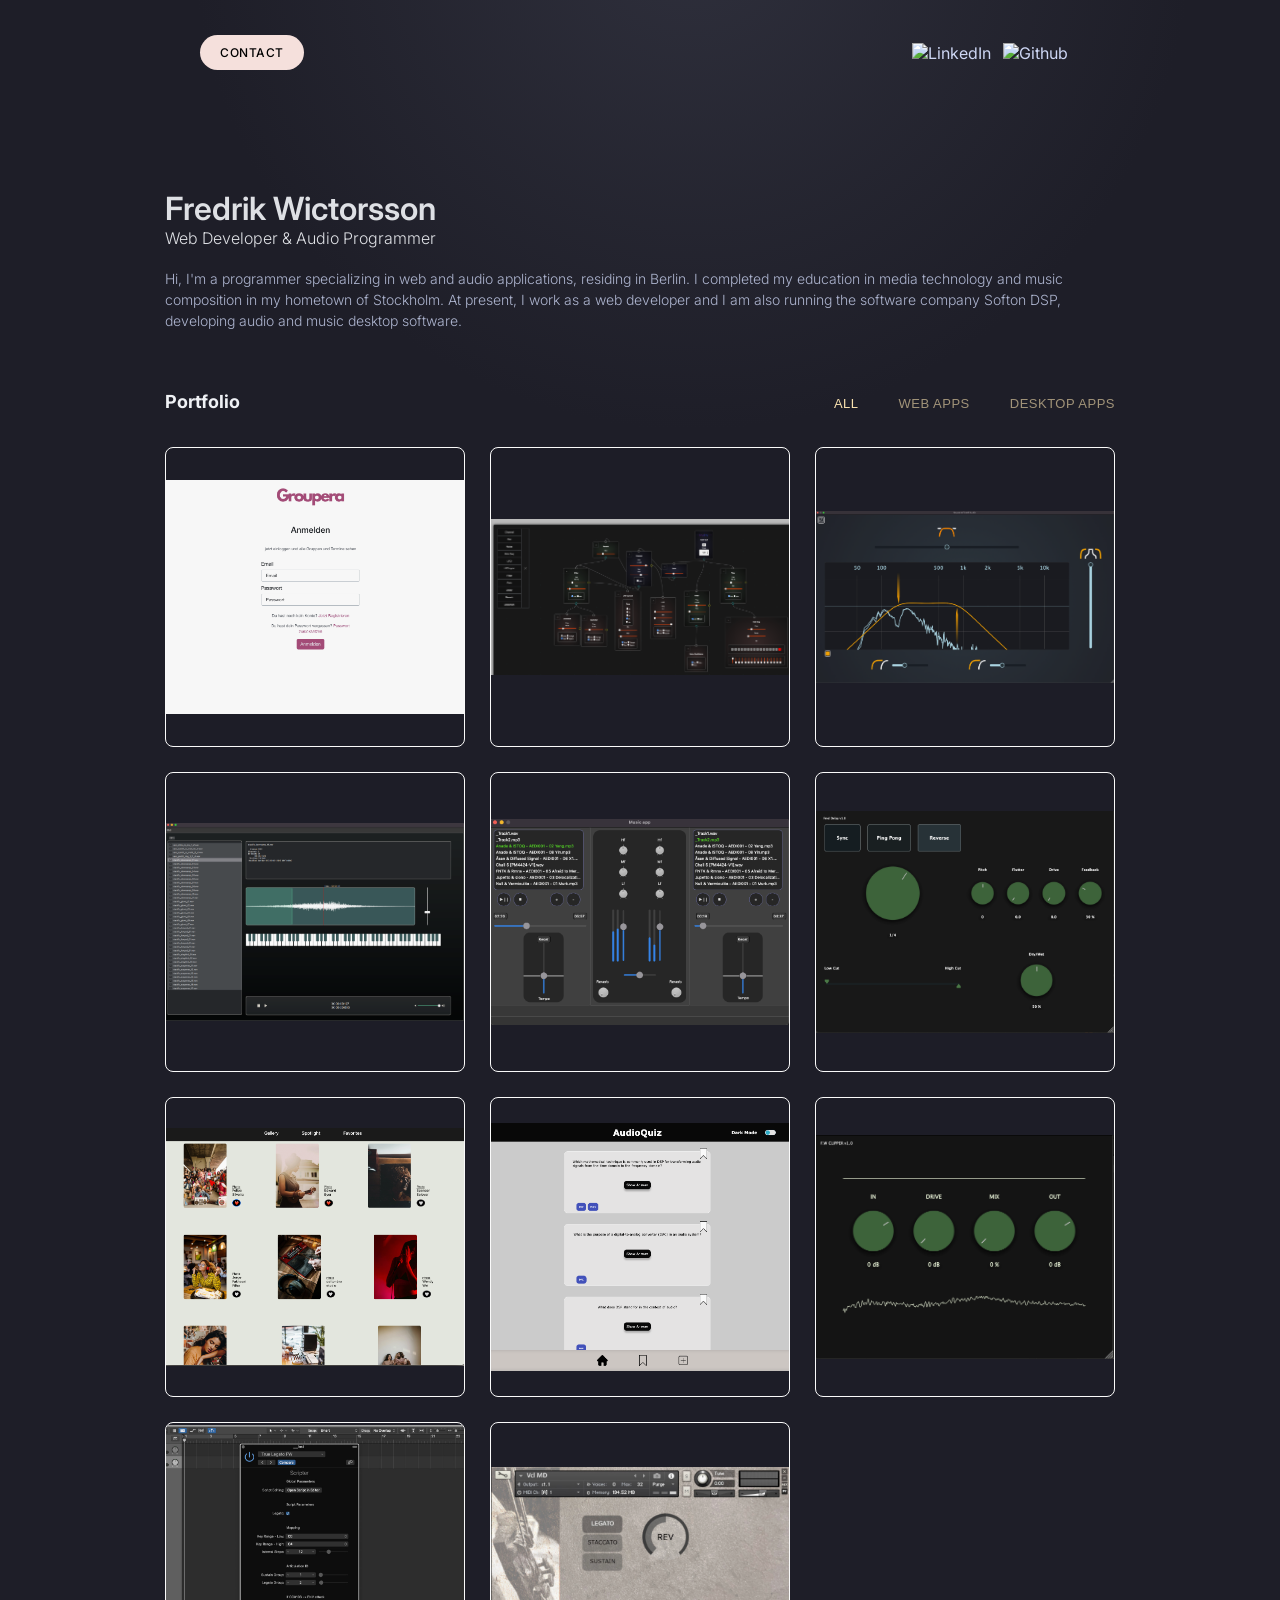
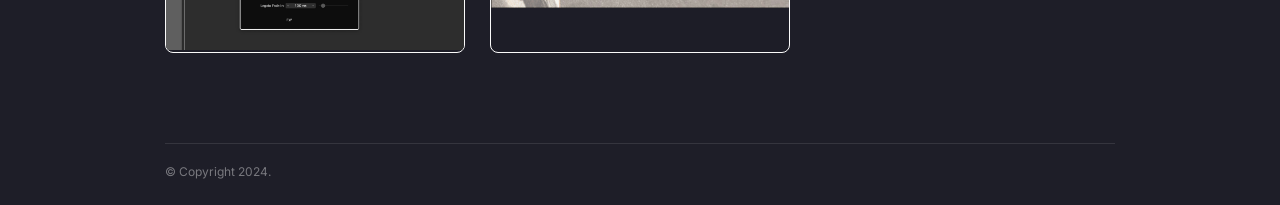
==== commit 8442db09: "update styling" ====
--- a/index.html
+++ b/index.html
@@ -56,7 +56,7 @@
     <main class="main">
       <section class="intro">
         <h1 class="first-heading">Fredrik Wictorsson</h1>
-        <div class="third-heading">Web Development & Audio Programming</div>
+        <div class="third-heading">Web Developer & Audio Programmer</div>
       </section>
       <section id="about">
         <br />
--- a/styles.css
+++ b/styles.css
@@ -175,7 +175,7 @@
 .intro {
   padding-top: 125px;
   animation: fade-up 1.9s;
-  border-bottom: 1px solid rgba(255, 255, 255, 0.1);
+  /* border-bottom: 1px solid rgba(255, 255, 255, 0.1); */
 }
 
 .first-heading {
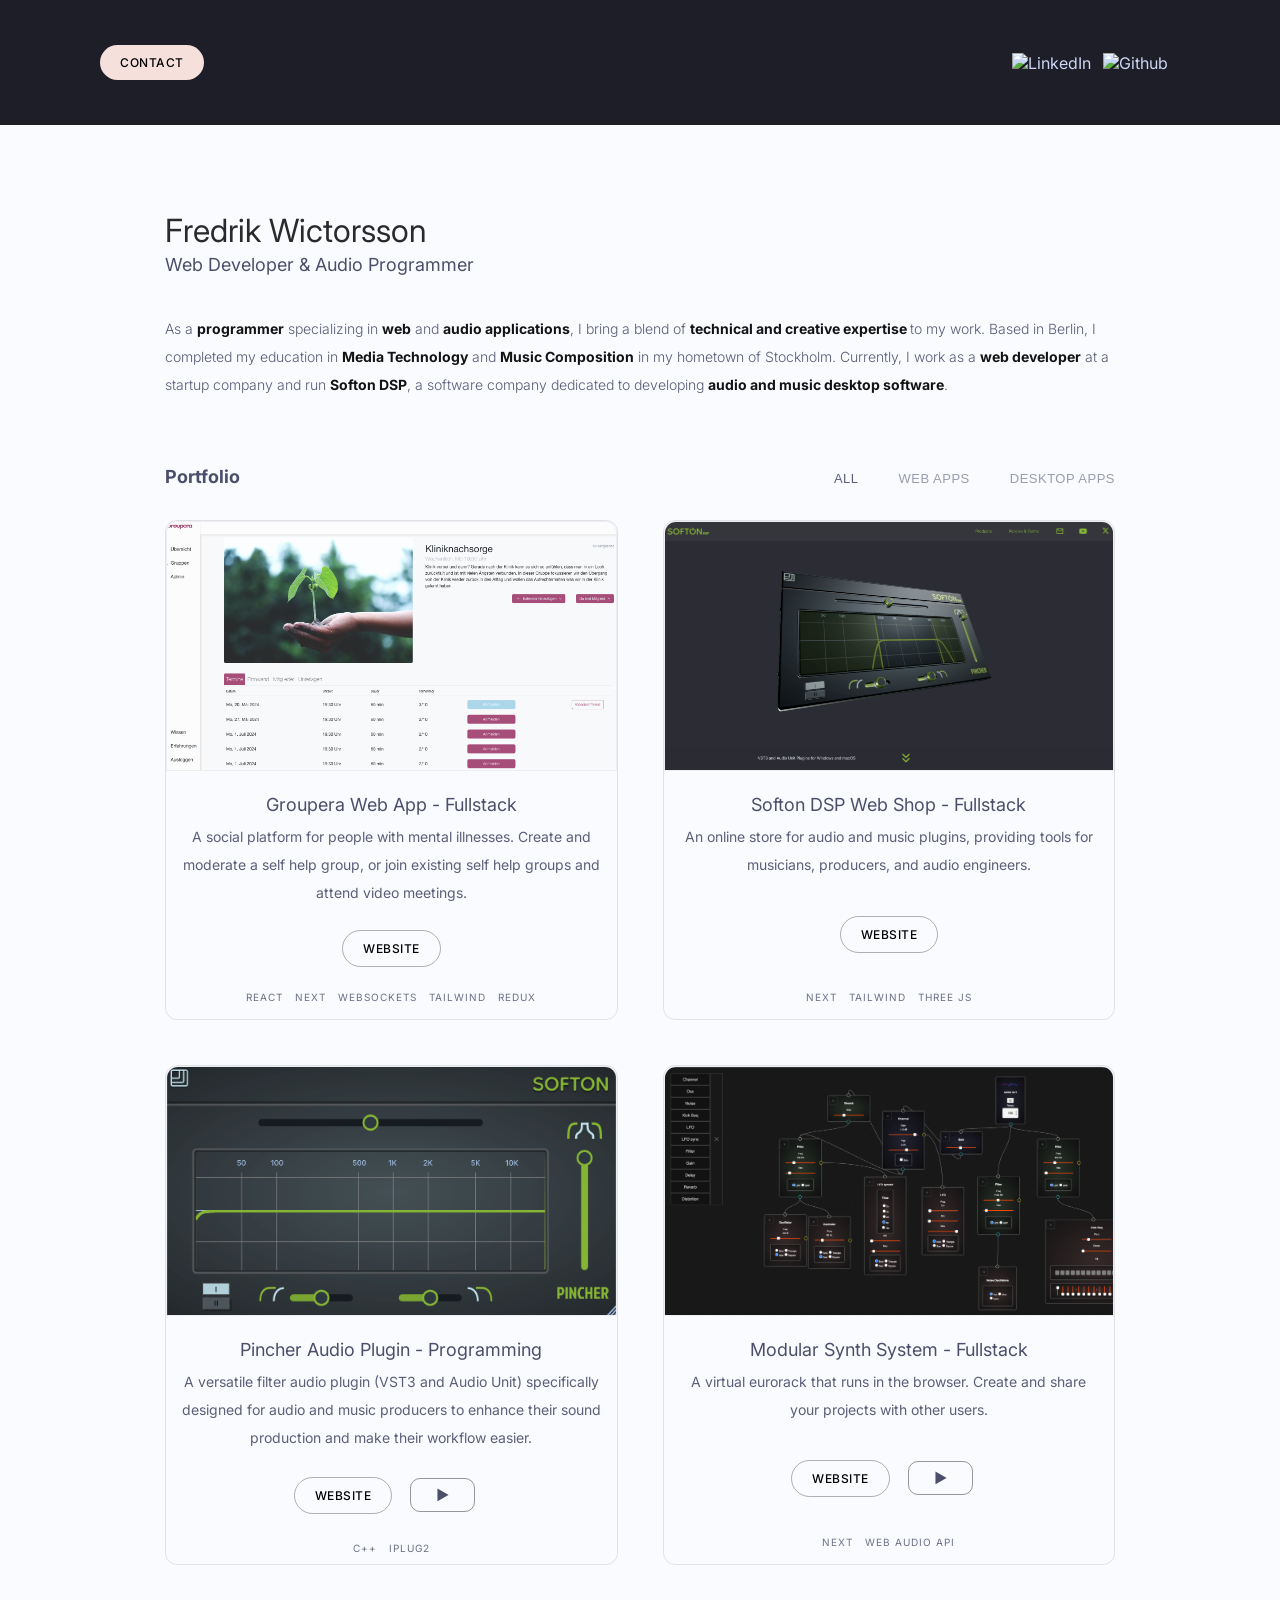
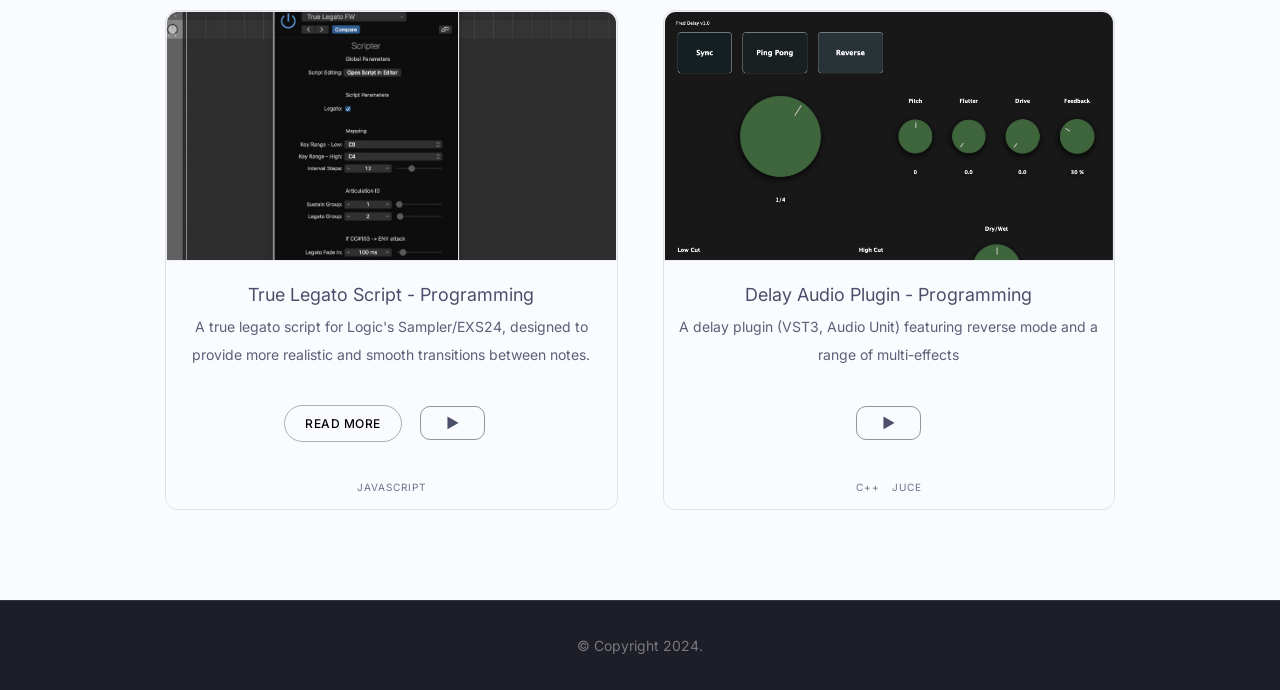
==== commit 1fa178ee: "update styling" ====
--- a/index.html
+++ b/index.html
@@ -56,16 +56,37 @@
     <main class="main">
       <section class="intro">
         <h1 class="first-heading">Fredrik Wictorsson</h1>
-        <div class="third-heading">Web Developer & Audio Programmer</div>
+        <div class="second-heading">Web Developer & Audio Programmer</div>
       </section>
       <section id="about">
         <br />
         <p class="text2">
-          Hi, I'm a programmer specializing in web and audio applications,
-          residing in Berlin. I completed my education in media technology and
-          music composition in my hometown of Stockholm. At present, I work as a
-          web developer and I am also running the software company Softon DSP,
-          developing audio and music desktop software.
+          As a
+          <span style="font-weight: bold; color: #000000">programmer</span>
+          specializing in
+          <span style="font-weight: bold; color: #000000">web</span> and
+          <span style="font-weight: bold; color: #000000"
+            >audio applications</span
+          >, I bring a blend of
+          <span style="font-weight: bold; color: #000000"
+            >technical and creative expertise
+          </span>
+          to my work. Based in Berlin, I completed my education in
+          <span style="font-weight: bold; color: #000000"
+            >Media Technology</span
+          >
+          and
+          <span style="font-weight: bold; color: #000000"
+            >Music Composition</span
+          >
+          in my hometown of Stockholm. Currently, I work as a
+          <span style="font-weight: bold; color: #000000">web developer</span>
+          at a startup company and run
+          <span style="font-weight: bold; color: #000000">Softon DSP</span>, a
+          software company dedicated to developing
+          <span style="font-weight: bold; color: #000000"
+            >audio and music desktop software</span
+          >.
         </p>
       </section>
       <section class="work">
@@ -89,247 +110,189 @@
 
         <section class="grid">
           <div class="project">
-            <section class="project-info">
-              <br /><br />
-              <h3 class="third-heading">Groupera</h3>
-              <p class="description">
-                A social platform for self-help groups (Frontend)<br /><br /><a
+            <img src="./images/groupera.png" alt="Project" class="grid-img" />
+            <section class="project-info">
+              <div>
+                <h2 class="second-heading">Groupera Web App - Fullstack</h2>
+                <p class="description">
+                  A social platform for people with mental illnesses. Create and
+                  moderate a self help group, or join existing self help groups
+                  and attend video meetings.
+                </p>
+              </div>
+              <div>
+                <a
                   href="https://app.groupera.de/"
                   target="_blank"
-                  >Visit in browser</a
-                >
-              </p>
-              <br /><br /><br />
+                  class="button-small"
+                  >WEBSITE</a
+                >
+              </div>
               <ul class="technologies">
                 <li class="technology">React</li>
+                <li class="technology">Next</li>
+                <li class="technology">Websockets</li>
                 <li class="technology">Tailwind</li>
                 <li class="technology">Redux</li>
               </ul>
             </section>
-            <img src="./images/groupera.png" alt="Project" class="grid-img" />
-          </div>
-          <div class="project">
-            <section class="project-info">
-              <br /><br />
-              <h3 class="third-heading">Modular Synth System</h3>
-              <p class="description">
-                A virtual eurorack that runs in the browser.<br /><br /><a
-                  href="https://modular-spiced.vercel.app/"
-                  target="_blank"
-                  >Visit in browser</a
-                >
-              </p>
-              <a class="playButton" href="#" onclick="toggleModular();">
-                <h3>►</h3>
-              </a>
-              <br /><br /><br />
-
-              <ul class="technologies">
-                <li class="technology">Javascript</li>
-                <li class="technology">Next.js</li>
-                <li class="technology">MongoDB</li>
-                <li class="technology">Tone.js</li>
-              </ul>
-            </section>
+          </div>
+          <div class="project">
+            <img src="./images/softondsp.png" alt="Project" class="grid-img" />
+            <section class="project-info">
+              <div>
+                <h2 class="second-heading">Softon DSP Web Shop - Fullstack</h2>
+                <p class="description">
+                  An online store for audio and music plugins, providing tools
+                  for musicians, producers, and audio engineers.
+                </p>
+              </div>
+              <div>
+                <a
+                  href="https://softondsp.com/"
+                  target="_blank"
+                  class="button-small"
+                  >WEBSITE</a
+                >
+              </div>
+              <ul class="technologies">
+                <li class="technology">Next</li>
+                <li class="technology">Tailwind</li>
+                <li class="technology">Three js</li>
+              </ul>
+            </section>
+          </div>
+          <div class="project">
+            <img src="./images/pincher.png" alt="Project" class="grid-img" />
+            <section class="project-info">
+              <div>
+                <h2 class="second-heading">
+                  Pincher Audio Plugin - Programming
+                </h2>
+                <p class="description">
+                  A versatile filter audio plugin (VST3 and Audio Unit)
+                  specifically designed for audio and music producers to enhance
+                  their sound production and make their workflow easier.
+                </p>
+              </div>
+              <div>
+                <a
+                  href="https://softondsp.com/"
+                  target="_blank"
+                  class="button-small"
+                  >WEBSITE</a
+                >
+                <a class="playButton" href="#" onclick="toggleMorphFilter();">
+                  <h3>►</h3>
+                </a>
+              </div>
+              <ul class="technologies">
+                <li class="technology">C++</li>
+                <li class="technology">iPlug2</li>
+              </ul>
+            </section>
+          </div>
+          <div class="project">
             <img
               src="./images/modularspiced.png"
               alt="Project"
               class="grid-img"
             />
-          </div>
-          <div class="project">
-            <section class="project-info">
-              <br /><br />
-              <h3 class="third-heading">Filter plugin</h3>
-              <p class="description">Audio plugin/ Morphing filter</p>
-              <a class="playButton" href="#" onclick="toggleMorphFilter();">
-                <h3>►</h3>
-              </a>
-              <br /><br /><br />
-              <ul class="technologies">
-                <li class="technology">C++</li>
-                <li class="technology">JUCE</li>
-              </ul>
-            </section>
-            <img src="images/squeeze.png" alt="Project" class="grid-img" />
-          </div>
-
-          <div class="project">
-            <section class="project-info">
-              <br /><br />
-              <h3 class="third-heading">Music/Audio player</h3>
-              <p class="description">
-                Audio player/Analyzer with MIDI implementation
-              </p>
-              <a class="playButton" href="#" onclick="toggleAudioPlayer();">
-                <h3>►</h3>
-              </a>
-              <br /><br /><br />
-              <ul class="technologies">
-                <li class="technology">C++</li>
-                <li class="technology">Qt/QML</li>
-              </ul>
-            </section>
+            <section class="project-info">
+              <div>
+                <h2 class="second-heading">Modular Synth System - Fullstack</h2>
+                <p class="description">
+                  A virtual eurorack that runs in the browser. Create and share
+                  your projects with other users.
+                </p>
+              </div>
+              <div>
+                <a
+                  href="https://modular-spiced.vercel.app/"
+                  target="_blank"
+                  class="button-small"
+                  >WEBSITE</a
+                >
+                <a class="playButton" href="#" onclick="toggleModular();">
+                  <h3>►</h3>
+                </a>
+              </div>
+              <ul class="technologies">
+                <li class="technology">Next</li>
+                <li class="technology">Web Audio Api</li>
+              </ul>
+            </section>
+          </div>
+          <div class="project">
             <img
-              src="images/SamplePlayerDemo.png"
+              src="./images/scripterLegato.jpg"
               alt="Project"
               class="grid-img"
             />
-          </div>
-          <div class="project">
-            <section class="project-info">
-              <br /><br />
-              <h3 class="third-heading">DJ Music Player</h3>
-              <p class="description">
-                Dual deck music player with DJ functions
-              </p>
-              <a class="playButton" href="#" onclick="toggleDjApp();">
-                <h3>►</h3>
-              </a>
-              <br /><br /><br />
-              <ul class="technologies">
-                <li class="technology">C++</li>
-                <li class="technology">Qt</li>
-                <li class="technology">Superpowered</li>
-              </ul>
-            </section>
-            <img src="images/djapp.png" alt="Project" class="grid-img" />
-          </div>
-
-          <div class="project">
-            <section class="project-info">
-              <br /><br />
-              <h3 class="third-heading">Delay Audio Plugin</h3>
-              <p class="description">
-                Delay with reverse mode and other effects
-              </p>
-              <a class="playButton" href="#" onclick="toggleEchoDelay();">
-                <h3>►</h3>
-              </a>
-              <br /><br /><br />
+            <section class="project-info">
+              <div>
+                <h2 class="second-heading">True Legato Script - Programming</h2>
+                <p class="description">
+                  A true legato script for Logic's Sampler/EXS24, designed to
+                  provide more realistic and smooth transitions between notes.
+                </p>
+              </div>
+              <div>
+                <a
+                  href="https://vi-control.net/community/threads/sampler-exs-true-legato-demo.119600/"
+                  target="_blank"
+                  class="button-small"
+                  >READ MORE</a
+                >
+                <a class="playButton" href="#" onclick="toggle();">
+                  <h3>►</h3>
+                </a>
+              </div>
+              <ul class="technologies">
+                <li class="technology">Javascript</li>
+              </ul>
+            </section>
+          </div>
+          <div class="project">
+            <img src="./images/echodelay2.png" alt="Project" class="grid-img" />
+            <section class="project-info">
+              <div>
+                <h2 class="second-heading">Delay Audio Plugin - Programming</h2>
+                <p class="description">
+                  A delay plugin (VST3, Audio Unit) featuring reverse mode and a
+                  range of multi-effects
+                </p>
+              </div>
+              <div>
+                <a class="playButton" href="#" onclick="toggleEchoDelay();">
+                  <h3>►</h3>
+                </a>
+              </div>
               <ul class="technologies">
                 <li class="technology">C++</li>
                 <li class="technology">Juce</li>
               </ul>
             </section>
-            <img src="images/echodelay2.png" alt="Project" class="grid-img" />
-          </div>
-
-          <div class="project">
-            <section class="project-info">
-              <h3 class="third-heading">Music Art Gallery</h3>
-              <p class="description">
-                Image gallery with API calls to update images regularly
-              </p>
-              <a href="https://music-art-gallery.vercel.app/" target="_blank"
-                >Visit in browser</a
-              >
-              <br /><br />
-              <br /><br />
-              <br /><br />
-              <ul class="technologies">
-                <li class="technology">Typescript</li>
-                <li class="technology">Next.js</li>
-              </ul>
-            </section>
-            <img
-              src="images/musicartgallery.png"
-              alt="Project"
-              class="grid-img"
-            />
-          </div>
-
-          <div class="project">
-            <section class="project-info">
-              <br /><br />
-              <h3 class="third-heading">Quiz App</h3>
-              <p class="description">
-                Audio quiz app in the browser. Answer audio related questions or
-                create your own quiz.
-              </p>
-              <a href="https://quiz-app-wictorsson.vercel.app/" target="_blank"
-                >Visit in browser</a
-              >
-              <br /><br />
-              <br /><br />
-              <ul class="technologies">
-                <li class="technology">HTML</li>
-                <li class="technology">CSS</li>
-                <li class="technology">JAVASCRIPT</li>
-              </ul>
-            </section>
-            <img
-              src="images/appquizbright.png"
-              alt="Project"
-              class="grid-img"
-            />
-          </div>
-          <div class="project">
-            <section class="project-info">
-              <br /><br />
-              <h3 class="third-heading">Clipper Plugin</h3>
-              <p class="description">
-                Distortion plugin with oscilloscope
-                <br />
-              </p>
-              <a class="playButton" href="#" onclick="toggleClipper();">
-                <h3>►</h3>
-              </a>
-              <br /><br /><br />
-              <ul class="technologies">
-                <li class="technology">C++</li>
-                <li class="technology">Juce</li>
-              </ul>
-            </section>
-            <img src="images/clipper.png" alt="Project" class="grid-img" />
-          </div>
-          <div class="project">
-            <section class="project-info">
-              <br /><br />
-              <h3 class="third-heading">True Legato Script</h3>
-              <p class="description">
-                True legato script for Logic's Sampler/EXS24. <br /><br /><a
-                  href="https://vi-control.net/community/threads/sampler-exs-true-legato-demo.119600/"
-                  target="_blank"
-                  download
-                  class="link-item"
-                >
-                  MORE INFO
-                </a>
-              </p>
-              <a class="playButton" href="#" onclick="toggle();"> <h3>►</h3> </a
-              ><br /><br />
-              <ul class="technologies">
-                <li class="technology">Javascript</li>
-              </ul>
-            </section>
-            <img
-              src="images/scripterLegato.jpg"
-              alt="Project"
-              class="grid-img"
-            />
-          </div>
-          <div class="project">
-            <section class="project-info">
-              <h3 class="third-heading">MD Cello (Kontakt)</h3>
-              <p class="description">
-                Cello instrument sampled in the low range playing sul tasto.
-                True legato, sustains and shorts were recorded and scripted into
-                one single patch. <br /><br />
-                <a
-                  href="https://www.dropbox.com/s/t33je5e44hh1ex5/Vcl%20MD%20Kontakt%20Instrument.zip?dl=1"
-                  download
-                  class="link-item"
-                >
-                  DOWNLOAD
-                </a>
-              </p>
-              <ul class="technologies">
-                <li class="technology">KSPscript</li>
-              </ul>
-            </section>
-            <img src="images/kontaktmd.jpg" alt="Project" class="grid-img" />
-          </div>
+          </div>
+
+          <!-- <div class="project"> -->
+          <!--   <section class="project-info"> -->
+          <!--     <br /><br /> -->
+          <!--     <h3 class="third-heading">Delay Audio Plugin</h3> -->
+          <!--     <p class="description"> -->
+          <!--       Delay with reverse mode and other effects -->
+          <!--     </p> -->
+          <!--     <a class="playButton" href="#" onclick="toggleEchoDelay();"> -->
+          <!--       <h3>►</h3> -->
+          <!--     </a> -->
+          <!--     <br /><br /><br /> -->
+          <!--     <ul class="technologies"> -->
+          <!--       <li class="technology">C++</li> -->
+          <!--       <li class="technology">Juce</li> -->
+          <!--     </ul> -->
+          <!--   </section> -->
+          <!--   <img src="images/echodelay2.png" alt="Project" class="grid-img" /> -->
+          <!-- </div> -->
           <div class="fade"></div>
         </section>
       </section>
--- a/styles.css
+++ b/styles.css
@@ -71,7 +71,6 @@
   }
 }
 
-
 /* BASE STYLES */
 html {
   --default-opacity: 0.02;
@@ -80,10 +79,9 @@
 }
 
 body {
-  background-color: rgb(30, 30, 40);
+  background-color: rgb(249, 251, 255);
   font-family: 'Inter', sans-serif;
-  color: rgb(186, 194, 222);
-
+  color: rgb(76, 79, 105);
   position: relative;
   overflow-x: hidden;
   scrollbar-width: none;
@@ -95,25 +93,20 @@
 }
 
 .color {
-  height: 1000px;
-  width: 1000px;
-  background-image: radial-gradient(closest-side, rgba(108, 112, 134, 0.21), rgb(30,30,40));
-  position: absolute;
+  height: 100%;
+  width: 100%;
   top: -570px;
-  left: 15%;
   z-index: -1;
 }
 
-
 /* HEADER */
-
 .header {
   display: flex;
   color: rgb(205, 214, 244);
+  background-color: rgb(30, 30, 40);
   align-items: center;
   justify-content: space-between;
-  /* padding: 34px 34px ; */
-  padding: 35px 200px 4px 200px;
+  padding: 45px 100px 45px 100px;
   width: 100%;
   z-index: 100;
 }
@@ -125,9 +118,7 @@
   animation: fade-down 0.5s 0.4s backwards;
 }
 
-
 /*BUTTON*/
-
 .btn {
   background-color: rgb(245, 224, 220);
   font-size: 12px;
@@ -159,7 +150,6 @@
 }
 
 /*MAIN*/
-
 .main {
   max-width: 1000px;
   margin: 0 auto;
@@ -167,25 +157,24 @@
   margin-top: -10px;
   margin-bottom: 90px;
   padding: 0 25px;
-}
-
+  line-height: 2.0;
+}
 
 /*INTRO*/
-
 .intro {
-  padding-top: 125px;
+  padding-top: 100px;
   animation: fade-up 1.9s;
-  /* border-bottom: 1px solid rgba(255, 255, 255, 0.1); */
 }
 
 .first-heading {
   font-size: 32px;
-  font-weight: 600;
+  font-weight: 400;
   opacity: 0.92;
   display: flex;
   justify-content: left;
   align-items: center;
-  color: rgb(239, 241, 245);
+  color: rgb(25, 25, 25);
+  line-height: 1.0;
 }
 .third-heading {
   font-size: 24px;
@@ -194,7 +183,7 @@
   display: flex;
   justify-content: left;
   align-items: center;
-  color: rgb(239, 241, 245);
+  color: rgb(92, 95, 119);
 }
 
 .text {
@@ -210,9 +199,8 @@
 }
 
 /* ABOUT*/
-
 .about {
-  padding-top: 125px;
+  padding-top: 115px;
   animation: fade-up 0.5s;
 }
 
@@ -221,19 +209,23 @@
   font-weight: 300;
   opacity: 0.92;
   margin-top: 11 px;
-  line-height: 1.5;
+  line-height: 2.0;
   justify-content: left;
   align-items: left;
-}
+  animation: fade-up 1.9s;
+
+}
+
 h2{
   font-size: 18px;
-  /* color: rgb(203, 166, 247); */
-  color: rgb(239, 241, 245);
-}
+  color: rgb(76, 79, 105);
+}
+
 /*WORK*/
 .work {
   margin-top: 60px;
   animation: fade-up 1.6s 0.2s backwards;
+  border-radius: 4px;
 }
 
 /*TOP*/
@@ -241,14 +233,12 @@
   display: flex;
   align-items: center;
   justify-content: space-between;
-  margin-bottom: 35px;
+  margin-bottom: 25px;
 }
 
 .second-heading {
-
-  font-size: 16px;
-  font-weight: 500px;
-
+  font-size: 18px;
+  font-weight: 400;
 }
 
 /* FILTERS */
@@ -257,12 +247,9 @@
   column-gap: 40px;
 }
 
-.filter-item {
-}
-
 .filter-btn {
   opacity: 0.6;
-  color: rgb(249,226,175);
+  color: rgb(92, 95, 119);
   font-size: 13px;
   text-transform: uppercase;
   letter-spacing: 0.5px;
@@ -279,111 +266,109 @@
 }
 
 /*GRID*/
-
 .grid {
   display: grid;
-  grid-template-columns: 1fr 1fr 1fr;
-  grid-template-rows: 300px 300px 300px;
-  gap: 25px;
-  position: relative;
+  grid-template-columns:  1fr 1fr;
+  grid-template-rows:  500 500px;
+  gap: 45px;
   border-radius: 10px;
-
 }
 
 .project {
-  border-radius: 5px;
+  border-radius: 12px;
   overflow: hidden;
-  position: relative;
   transition: all 0.4s;
+  border: 1px solid rgba(0,0,0,0.1); 
+  text-align: center;
+  display: flex;
+  flex-direction: column;
+  border-top-left-radius: 12px;
+  border-top-right-radius: 12px;
+  height: 500px;
 }
 
 .grid-img {
-  height: 100%;
+  height: 250px;
   width: 100%;
-  object-fit: scale-down;
-  border: 1px solid #fff;
-  border-top-left-radius: 8px;
-  border-top-right-radius: 8px;
-  border-bottom-left-radius: 8px;
-  border-bottom-right-radius: 8px;
+  border: 1px solid rgba(0,0,0,0.05); 
+  object-fit: cover;
+  object-position: top;
+  border-top-left-radius: 12px;
+  border-top-right-radius: 12px;
   transition: all 0.4s;
 }
-
-.project::before {
-  content: '';
-  height: 100%;
-  width: 100%;
-  background-color: #000;
-  position: absolute;
-  z-index: 10;
-  opacity: var(--default-opacity);
-  transition: 0.4s;
-}
-
-.project:hover::before {
-  opacity: 0.1;
-  transform: var(--hover-opacity);
+.button-small{
+  border: 1px solid rgba(0,0,0,0.3); 
+  font-size: 12px;
+  font-weight: 500;
+  text-transform: uppercase;
+  color: #000;
+  letter-spacing: 0.5px;
+  padding: 10px 20px;
+  border-radius: 5000px;
+  transition: all 0.3s;
+}
+
+.button-small:hover {
+  transform: scale(1.15);
+  color: rgb(240, 240, 240);
+  background-color: rgba(20, 20, 20, 0.9);
 }
 
 /*PROJECT INFO*/
 .project-info {
-  opacity: 0;
-  position: absolute;
-  bottom: 0;
-  z-index: 100;
-  text-align: left;
-  padding: 24px;
-  transform: translateY(10px);
-  transition: all 0.4s;
+  display: flex;
+  flex-direction: column;
+  justify-content: space-between;
+  padding: 12px;
+  margin-top: 4px;
+  gap: 12px;
+  height: 100%;
+  flex: 1;
 }
 
 .project-info .playButton {
-
-  font-size: 25px;
+  font-size: 12px;
   cursor: pointer;
-  border: 1px solid rgb(255, 255, 255);
-  background: rgba(0, 0, 0, 0.5);
+  border: 1px solid rgba(0, 0, 0, 0.4);
   border-radius: 10px;
   display: inline-block;
   text-align: center;
-  padding: 5px 25px;
-  ;
+  padding: 2px 25px;
+  margin: 14px;
 }
 
 .project-info .link-item {
-
   font-size: 12px;
   cursor: pointer;
-
   display: inline-block;
   text-align: center;
   padding: 5px 5px;
-  ;
 }
 
 .project-info .playButton:hover {
-
-  border: 1px solid rgb(199, 0, 0);
-
-}
-
+  background-color: rgb(0, 0, 0);
+  color: rgb(240,240,240);
+}
+.close{
+color: rgb(245,245,245)
+
+}
 .project:hover .project-info {
-  opacity: 1;
-  transform: translate(0);
-  background: rgba(0, 0, 0, 0.2);
-  border-radius: 25px;
+  /* opacity: 1; */
+  /* transform: translate(0); */
+  /* background: rgba(0, 0, 0, 0.2); */
+  /* border-radius: 25px; */
 }
 
 .third-heading {
   font-size: 16px;
+  color: rgb(244,244,244);
 }
 
 .description {
   font-size: 14px;
-  margin: 3px 0 24px;
   opacity: 0.9;
-
-
 }
 
 .technologies {
@@ -391,12 +376,12 @@
   text-transform: uppercase;
   letter-spacing: 1px;
   display: flex;
-  column-gap: 14px;
+  justify-content: center;
+  column-gap: 12px;
   opacity: 0.8;
 }
 
 /*FADE*/
-
 .fade {
   height: 800px;
   width: 100%;
@@ -408,11 +393,6 @@
 }
 
 .project:hover .grid-img {
-
-  filter: blur(4px);
-  filter: brightness(0.3);
-
-
 }
 
 /* LINKS */
@@ -424,12 +404,7 @@
 }
 
 .link-item {
-  /* transition: all 0.3s; */
-}
-
-/* .link-item:not(:last-child) { */
-/*   margin-bottom: 8px; */
-/* } */
+}
 
 .link-item:hover {
   transform: scale(1.15);
@@ -445,35 +420,36 @@
 
 /* FOOTER */
 .footer {
-  max-width: 950px;
+  display: flex;
+  justify-content: center;
   margin: 0 auto;
-  padding: 20px 0 26px;
+  padding: 36px 0 36px;
   border-top: 1px solid rgba(255, 255, 255, 0.1);
   color: rgba(255, 255, 255, 0.4);
   display: flex;
+  background-color: rgb(30, 30, 40);
 }
 
 .copyright {
-  font-size: 12px;
+  font-size: 14px;
 }
 
 /*VIDEOS*/
-
-
 .popupVid {
   position: fixed;
   top: 50%;
   left: 50%;
   transform: translate(-50%, -50%);
   z-index: 10000;
-  background: rgba(0, 0, 0, 0.95);
-  width: 100%;
-  height: 100%;
+  background: rgba(0, 0, 0, 0.98);
+  width: 102%;
+  height: 102%;
   display: flex;
   justify-content: center;
   align-items: center;
   visibility: hidden;
   opacity: 0;
+  padding: 10px;
 }
 
 .popupVid.active {
@@ -484,7 +460,7 @@
 
 .popupVid iframe {
   position: relative;
-  max-width: 1200px;
+  max-width: 1100px;
   outline: none;
 }
 
@@ -507,43 +483,9 @@
     display: flex;
     align-items: center;
     justify-content: space-between;
-
-  }
-
-
-  /* .btn--about { */
-  /**/
-  /*   right: 175px; */
-  /* } */
-  /**/
-/*   .links { */
-/*     position: absolute; */
-/*     transform: initial; */
-/*     right: initial; */
-/*     top: 32px; */
-/*     left: 182px; */
-/*     display: flex; */
-/*     animation-name: fade-down; */
-/*   } */
-/**/
-/*   .link-item:not(:last-child) { */
-/*     margin-right: 12px; */
-/*   } */
-/* } */
-
-
+  }
 
 @media (max-width: 1000px) {
-  .intro {
-      top: 20px;
-    padding-top: 100px;
-  border-bottom: 1px solid rgba(255, 255, 255, 0.1);
-  }
-
-  /* .work { */
-  /*   margin-top: 35px; */
-  /* } */
-  /**/
   .main {
     margin-bottom: 35px;
   }
@@ -566,76 +508,28 @@
   }
 }
 
-
 @media (max-width: 825px) {
-
   .grid {
-    grid-template-columns: 1fr 1fr;
-    grid-template-rows: 300px 300px 300px;
-    gap: 15px;
-  }
-
-  .project:nth-child(1) {
-    grid-row: 1 / 2;
-  }
-
-  .project:nth-child(3) {
-    grid-column: 1 / 2;
-    grid-row: 2 / 3;
-  }
-
-  .project:nth-child(4) {
-    grid-column: 2 / 3;
-    grid-row: 2 / 3;
-  }
-
-  .project:nth-child(5) {
-    grid-column: 1 / 2;
-    grid-row: 3 / 4;
-  }
-
-  .project:nth-child(6) {
-    grid-column: 2 / 3;
-    grid-row: 3 / 4;
-  }
-
-  .project-info {
-    opacity: 1;
-
-  }
-
-  .grid-img {
-    filter: blur(4px);
-  }
+    grid-template-columns: 1fr;
+    grid-template-rows:   500px;
+  }
+  .work {
+    box-shadow: none;
+  }
+    .grid-img {
+  border: none; 
+  object-fit: scale-down;
+  object-position: top;
+}
 }
 
 @media (max-width: 620px) {
-  .color {
-    left: -15%;
-  }
-
   .header {
     padding: 12px;
     display: flex;
     align-items: center;
     justify-content: space-between;
   }
-
-  /* .btn--contact { */
-  /*   font-size: 11px; */
-  /*   padding: 8px 16px; */
-  /* } */
-  /**/
-  /* .btn--about { */
-  /*   font-size: 11px; */
-  /*   padding: 8px 16px; */
-  /* } */
-
-  /* .links { */
-  /*   top: 22px; */
-  /*   /* left: 170px; */ */
-  /* } */
-
   .first-heading {
     font-size: 42px;
   }
@@ -672,11 +566,6 @@
     margin-bottom: 20px;
   }
 
-  .grid {
-    grid-template-columns: 1fr;
-    grid-template-rows: repeat(6, 250px);
-  }
-
   .grid .project {
     grid-column: initial;
     grid-row: initial;
@@ -685,7 +574,4 @@
   .copyright {
     font-size: 11px;
   }
-
-
-
-}
+}
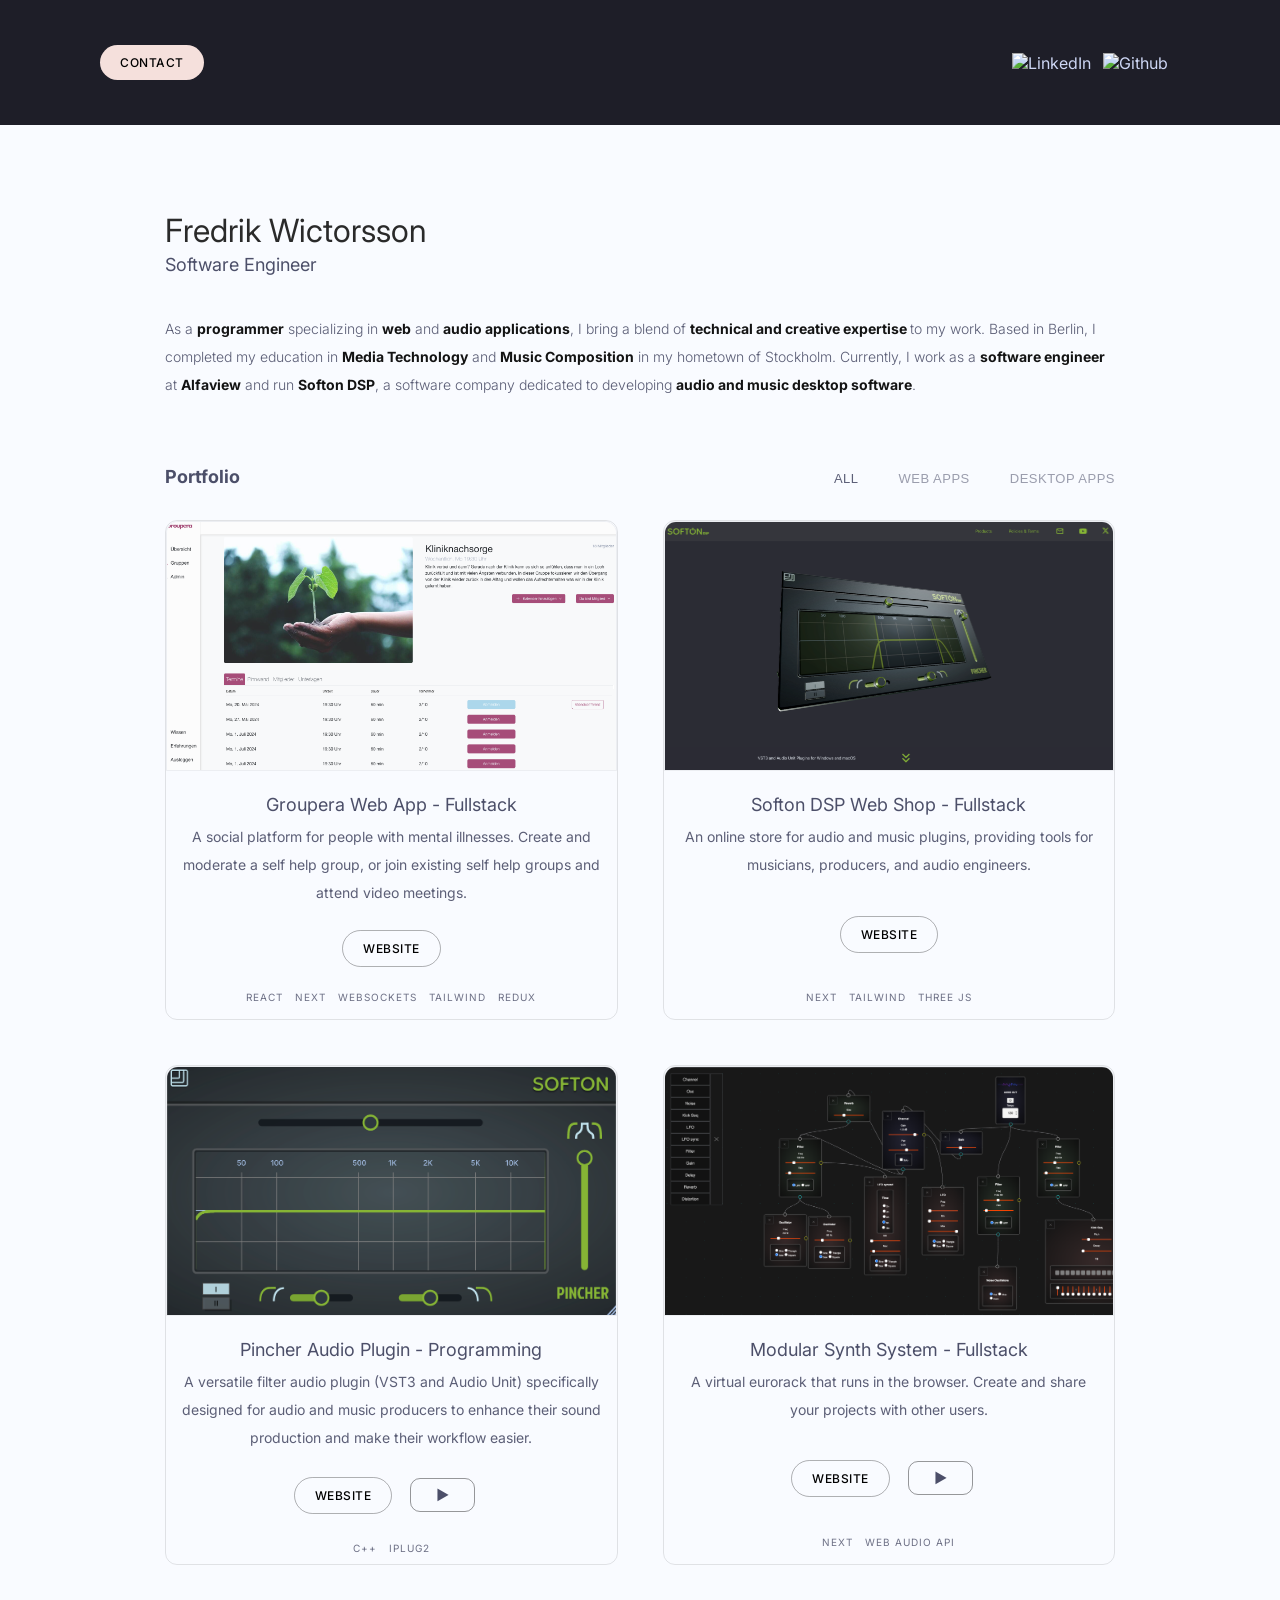
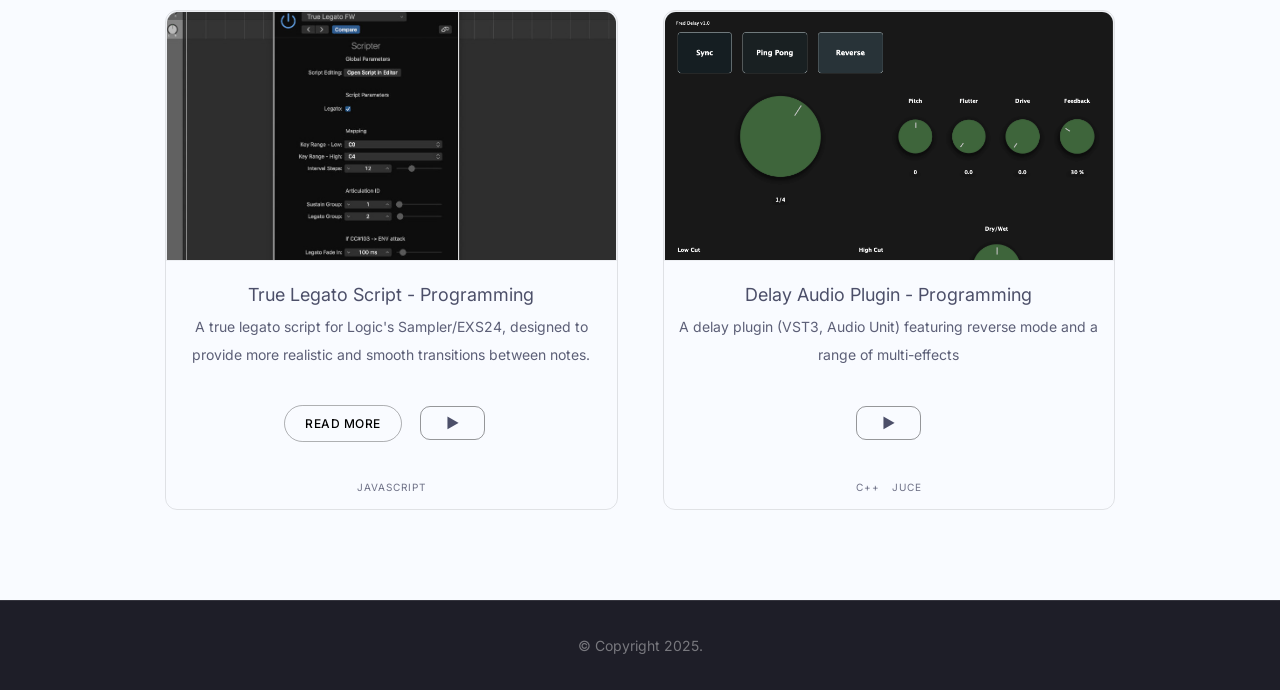
==== commit 0c1958fc: "update info" ====
--- a/index.html
+++ b/index.html
@@ -56,7 +56,7 @@
     <main class="main">
       <section class="intro">
         <h1 class="first-heading">Fredrik Wictorsson</h1>
-        <div class="second-heading">Web Developer & Audio Programmer</div>
+        <div class="second-heading">Software Engineer</div>
       </section>
       <section id="about">
         <br />
@@ -80,8 +80,10 @@
             >Music Composition</span
           >
           in my hometown of Stockholm. Currently, I work as a
-          <span style="font-weight: bold; color: #000000">web developer</span>
-          at a startup company and run
+          <span style="font-weight: bold; color: #000000">software engineer</span>
+          at 
+          <span style="font-weight: bold; color: #000000">Alfaview</span>
+            and run 
           <span style="font-weight: bold; color: #000000">Softon DSP</span>, a
           software company dedicated to developing
           <span style="font-weight: bold; color: #000000"
@@ -312,7 +314,7 @@
       </div>
     </main>
     <footer class="footer">
-      <small class="copyright">&copy; Copyright 2024.</small>
+      <small class="copyright">&copy; Copyright 2025.</small>
     </footer>
   </body>
 </html>
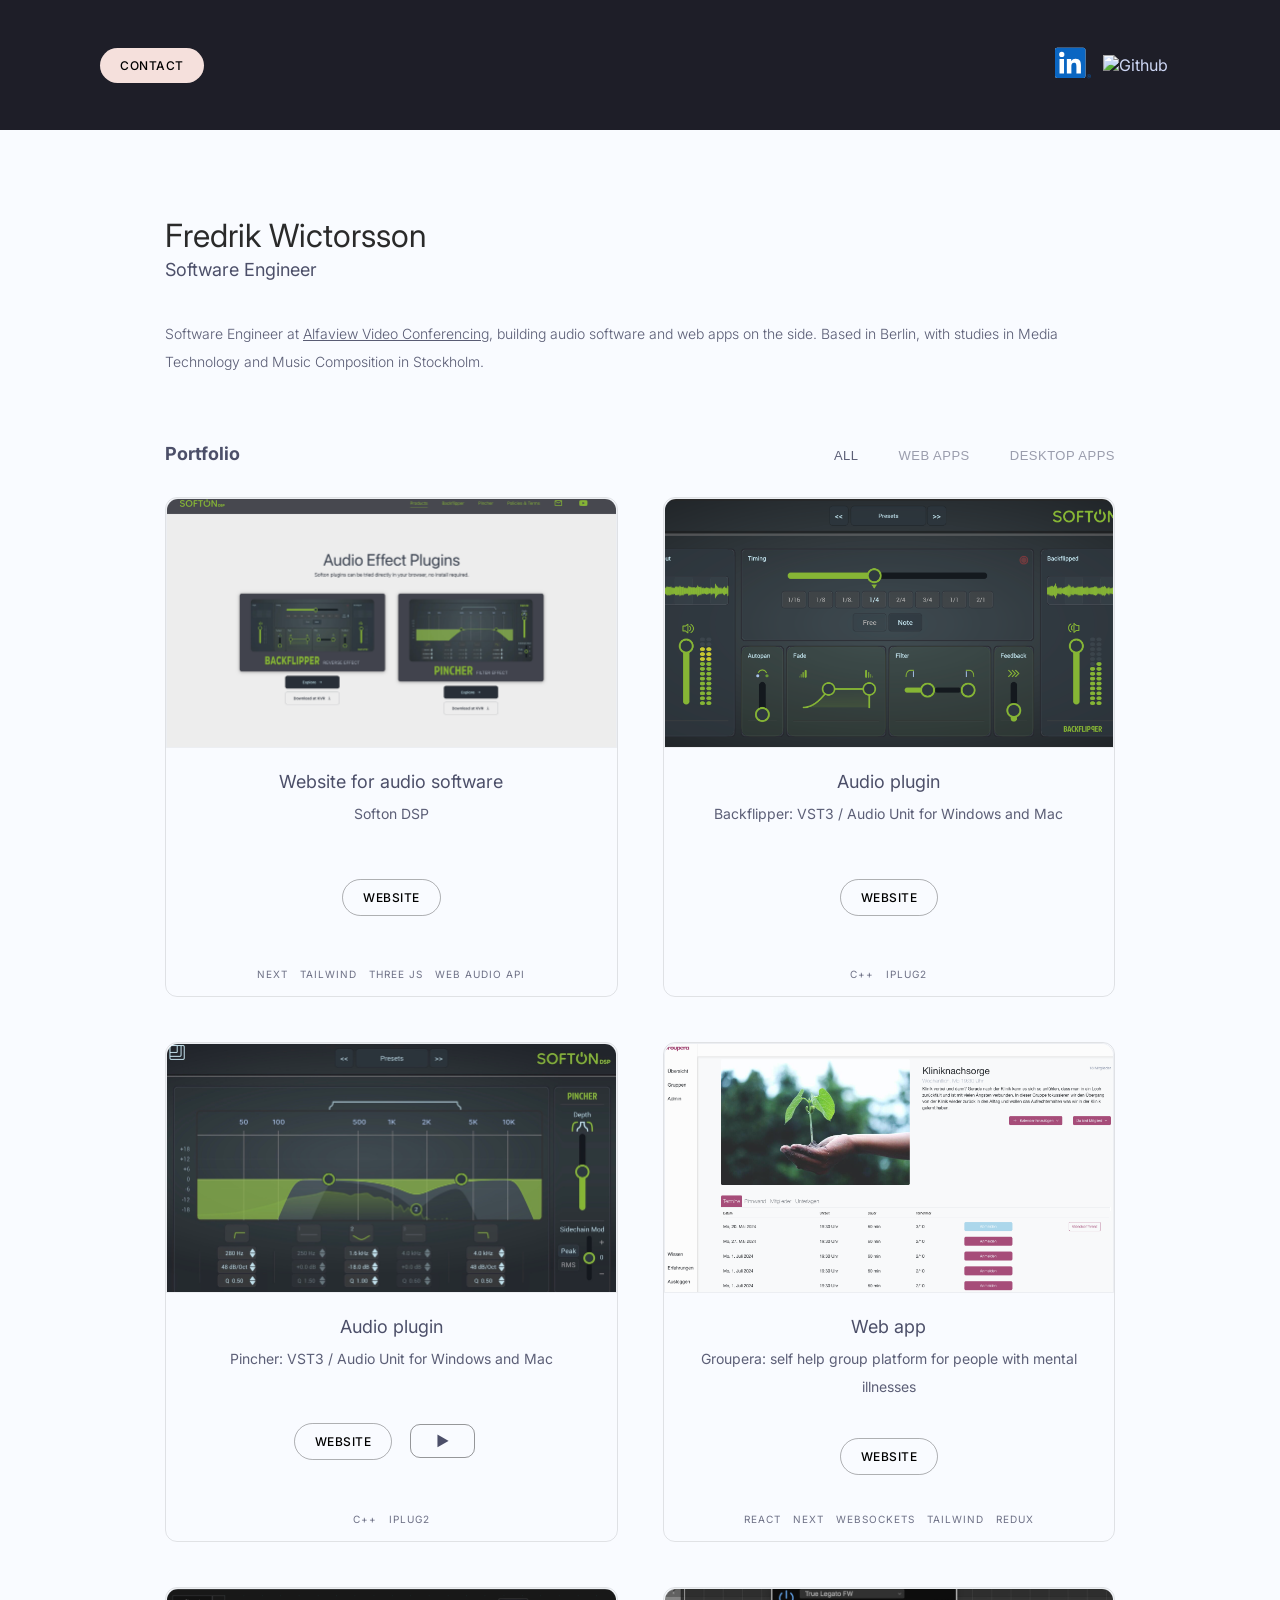
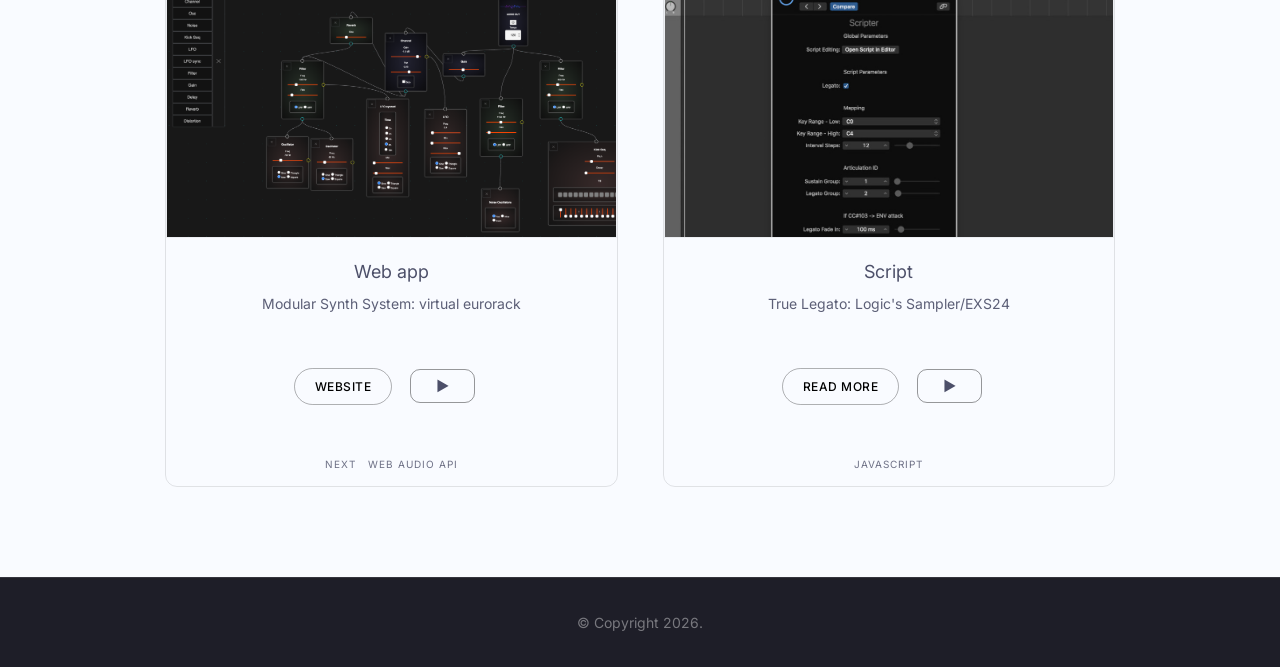
==== commit 101b0099: "" ====
--- a/index.html
+++ b/index.html
@@ -1,320 +1 @@
-<!doctype html>
-<html lang="en">
-  <head>
-    <meta charset="UTF-8" />
-    <meta http-equiv="X-UA-Compatible" content="IE=edge" />
-    <meta name="viewport" content="width=device-width, initial-scale=1.0" />
-    <link rel="icon" href="images/Vector.png" />
-    <link rel="preconnect" href="https://fonts.googleapis.com" />
-    <link rel="preconnect" href="https://fonts.gstatic.com" crossorigin />
-    <link
-      href="https://fonts.googleapis.com/css2?family=Inter:wght@400;500;600;700&display=swap"
-      rel="stylesheet"
-    />
-    <link rel="stylesheet" href="styles.css" />
-    <script src="script.js" defer></script>
-    <title>Wictorsson - Portfolio</title>
-  </head>
-
-  <body>
-    <div class="color"></div>
-    <header class="header">
-      <!-- <img src="images/Vector.png" alt="Wictorsson" class="logo"> -->
-      <a href="mailto:wictorsson@gmail.com" class="btn btn--contact">Contact</a>
-      <ul class="links">
-        <!-- <li class="link-item"> -->
-        <!--     <a href="#about" class="link" target="_blank"> -->
-        <!--         <img class="link-img" src="images/info.png" alt="Info"> -->
-        <!--     </a> -->
-        <!-- </li> -->
-
-        <li class="link-item">
-          <a
-            href="https://www.linkedin.com/in/fredrik-wictorsson-276ab2180/"
-            class="link"
-            target="_blank"
-          >
-            <img
-              class="link-img"
-              src="https://upload.wikimedia.org/wikipedia/commons/thumb/f/f8/LinkedIn_icon_circle.svg/72px-LinkedIn_icon_circle.svg.png?20210301220643"
-              alt="LinkedIn"
-            />
-          </a>
-        </li>
-        <li class="link-item">
-          <a href="https://github.com/wictorsson" class="link" target="_blank">
-            <img
-              class="link-img"
-              src="https://upload.wikimedia.org/wikipedia/commons/a/ae/Github-desktop-logo-symbol.svg"
-              alt="Github"
-            />
-          </a>
-        </li>
-      </ul>
-    </header>
-
-    <main class="main">
-      <section class="intro">
-        <h1 class="first-heading">Fredrik Wictorsson</h1>
-        <div class="second-heading">Software Engineer</div>
-      </section>
-      <section id="about">
-        <br />
-        <p class="text2">
-          As a
-          <span style="font-weight: bold; color: #000000">programmer</span>
-          specializing in
-          <span style="font-weight: bold; color: #000000">web</span> and
-          <span style="font-weight: bold; color: #000000"
-            >audio applications</span
-          >, I bring a blend of
-          <span style="font-weight: bold; color: #000000"
-            >technical and creative expertise
-          </span>
-          to my work. Based in Berlin, I completed my education in
-          <span style="font-weight: bold; color: #000000"
-            >Media Technology</span
-          >
-          and
-          <span style="font-weight: bold; color: #000000"
-            >Music Composition</span
-          >
-          in my hometown of Stockholm. Currently, I work as a
-          <span style="font-weight: bold; color: #000000">software engineer</span>
-          at 
-          <span style="font-weight: bold; color: #000000">Alfaview</span>
-            and run 
-          <span style="font-weight: bold; color: #000000">Softon DSP</span>, a
-          software company dedicated to developing
-          <span style="font-weight: bold; color: #000000"
-            >audio and music desktop software</span
-          >.
-        </p>
-      </section>
-      <section class="work">
-        <div class="top">
-          <h2>Portfolio</h2>
-          <ul class="filters">
-            <li class="filter-item">
-              <button class="filter-btn filter-btn--active">All</button>
-            </li>
-            <li class="filter-item">
-              <button class="filter-btn">Web Apps</button>
-            </li>
-            <li class="filter-item">
-              <button class="filter-btn">Desktop Apps</button>
-            </li>
-            <!-- <li class="filter-item">
-                        <button class="filter-btn">Sampled Instruments</button>
-                    </li> -->
-          </ul>
-        </div>
-
-        <section class="grid">
-          <div class="project">
-            <img src="./images/groupera.png" alt="Project" class="grid-img" />
-            <section class="project-info">
-              <div>
-                <h2 class="second-heading">Groupera Web App - Fullstack</h2>
-                <p class="description">
-                  A social platform for people with mental illnesses. Create and
-                  moderate a self help group, or join existing self help groups
-                  and attend video meetings.
-                </p>
-              </div>
-              <div>
-                <a
-                  href="https://app.groupera.de/"
-                  target="_blank"
-                  class="button-small"
-                  >WEBSITE</a
-                >
-              </div>
-              <ul class="technologies">
-                <li class="technology">React</li>
-                <li class="technology">Next</li>
-                <li class="technology">Websockets</li>
-                <li class="technology">Tailwind</li>
-                <li class="technology">Redux</li>
-              </ul>
-            </section>
-          </div>
-          <div class="project">
-            <img src="./images/softondsp.png" alt="Project" class="grid-img" />
-            <section class="project-info">
-              <div>
-                <h2 class="second-heading">Softon DSP Web Shop - Fullstack</h2>
-                <p class="description">
-                  An online store for audio and music plugins, providing tools
-                  for musicians, producers, and audio engineers.
-                </p>
-              </div>
-              <div>
-                <a
-                  href="https://softondsp.com/"
-                  target="_blank"
-                  class="button-small"
-                  >WEBSITE</a
-                >
-              </div>
-              <ul class="technologies">
-                <li class="technology">Next</li>
-                <li class="technology">Tailwind</li>
-                <li class="technology">Three js</li>
-              </ul>
-            </section>
-          </div>
-          <div class="project">
-            <img src="./images/pincher.png" alt="Project" class="grid-img" />
-            <section class="project-info">
-              <div>
-                <h2 class="second-heading">
-                  Pincher Audio Plugin - Programming
-                </h2>
-                <p class="description">
-                  A versatile filter audio plugin (VST3 and Audio Unit)
-                  specifically designed for audio and music producers to enhance
-                  their sound production and make their workflow easier.
-                </p>
-              </div>
-              <div>
-                <a
-                  href="https://softondsp.com/"
-                  target="_blank"
-                  class="button-small"
-                  >WEBSITE</a
-                >
-                <a class="playButton" href="#" onclick="toggleMorphFilter();">
-                  <h3>►</h3>
-                </a>
-              </div>
-              <ul class="technologies">
-                <li class="technology">C++</li>
-                <li class="technology">iPlug2</li>
-              </ul>
-            </section>
-          </div>
-          <div class="project">
-            <img
-              src="./images/modularspiced.png"
-              alt="Project"
-              class="grid-img"
-            />
-            <section class="project-info">
-              <div>
-                <h2 class="second-heading">Modular Synth System - Fullstack</h2>
-                <p class="description">
-                  A virtual eurorack that runs in the browser. Create and share
-                  your projects with other users.
-                </p>
-              </div>
-              <div>
-                <a
-                  href="https://modular-spiced.vercel.app/"
-                  target="_blank"
-                  class="button-small"
-                  >WEBSITE</a
-                >
-                <a class="playButton" href="#" onclick="toggleModular();">
-                  <h3>►</h3>
-                </a>
-              </div>
-              <ul class="technologies">
-                <li class="technology">Next</li>
-                <li class="technology">Web Audio Api</li>
-              </ul>
-            </section>
-          </div>
-          <div class="project">
-            <img
-              src="./images/scripterLegato.jpg"
-              alt="Project"
-              class="grid-img"
-            />
-            <section class="project-info">
-              <div>
-                <h2 class="second-heading">True Legato Script - Programming</h2>
-                <p class="description">
-                  A true legato script for Logic's Sampler/EXS24, designed to
-                  provide more realistic and smooth transitions between notes.
-                </p>
-              </div>
-              <div>
-                <a
-                  href="https://vi-control.net/community/threads/sampler-exs-true-legato-demo.119600/"
-                  target="_blank"
-                  class="button-small"
-                  >READ MORE</a
-                >
-                <a class="playButton" href="#" onclick="toggle();">
-                  <h3>►</h3>
-                </a>
-              </div>
-              <ul class="technologies">
-                <li class="technology">Javascript</li>
-              </ul>
-            </section>
-          </div>
-          <div class="project">
-            <img src="./images/echodelay2.png" alt="Project" class="grid-img" />
-            <section class="project-info">
-              <div>
-                <h2 class="second-heading">Delay Audio Plugin - Programming</h2>
-                <p class="description">
-                  A delay plugin (VST3, Audio Unit) featuring reverse mode and a
-                  range of multi-effects
-                </p>
-              </div>
-              <div>
-                <a class="playButton" href="#" onclick="toggleEchoDelay();">
-                  <h3>►</h3>
-                </a>
-              </div>
-              <ul class="technologies">
-                <li class="technology">C++</li>
-                <li class="technology">Juce</li>
-              </ul>
-            </section>
-          </div>
-
-          <!-- <div class="project"> -->
-          <!--   <section class="project-info"> -->
-          <!--     <br /><br /> -->
-          <!--     <h3 class="third-heading">Delay Audio Plugin</h3> -->
-          <!--     <p class="description"> -->
-          <!--       Delay with reverse mode and other effects -->
-          <!--     </p> -->
-          <!--     <a class="playButton" href="#" onclick="toggleEchoDelay();"> -->
-          <!--       <h3>►</h3> -->
-          <!--     </a> -->
-          <!--     <br /><br /><br /> -->
-          <!--     <ul class="technologies"> -->
-          <!--       <li class="technology">C++</li> -->
-          <!--       <li class="technology">Juce</li> -->
-          <!--     </ul> -->
-          <!--   </section> -->
-          <!--   <img src="images/echodelay2.png" alt="Project" class="grid-img" /> -->
-          <!-- </div> -->
-          <div class="fade"></div>
-        </section>
-      </section>
-
-      <div class="popupVid">
-        <iframe
-          id="videoId"
-          width="640"
-          height="360"
-          src=""
-          title="YouTube video player"
-          frameborder="0"
-          allow="accelerometer; autoplay; clipboard-write; encrypted-media; gyroscope; picture-in-picture"
-          allowfullscreen
-        ></iframe>
-        <span class="close" onclick="toggle();">&times;</span>
-      </div>
-    </main>
-    <footer class="footer">
-      <small class="copyright">&copy; Copyright 2025.</small>
-    </footer>
-  </body>
-</html>
+<!doctype html><html lang=en><head><meta charset=UTF-8><meta http-equiv=X-UA-Compatible content="IE=edge"><meta name=viewport content="width=device-width,initial-scale=1"><link rel=icon href=images/Vector.png><link rel=preconnect href=https://fonts.googleapis.com><link rel=preconnect href=https://fonts.gstatic.com crossorigin><link href="https://fonts.googleapis.com/css2?family=Inter:wght@400;500;600;700&display=swap" rel=stylesheet><link rel=stylesheet href=styles.css><script src=script.js defer=defer></script><title>Wictorsson - Portfolio</title></head><body><div class=color></div><header class=header><a href=mailto:wictorsson@gmail.com class="btn btn--contact">Contact</a><ul class=links><li class=link-item><a href=https://www.linkedin.com/in/fredrik-wictorsson-276ab2180/ class=link target=_blank><img class=link-img src=images/linkedin.svg alt=LinkedIn></a></li><li class=link-item><a href=https://github.com/wictorsson class=link target=_blank><img class=link-img src=https://upload.wikimedia.org/wikipedia/commons/a/ae/Github-desktop-logo-symbol.svg alt=Github></a></li></ul></header><main class=main><section class=intro><h1 class=first-heading>Fredrik Wictorsson</h1><div class=second-heading>Software Engineer</div></section><section id=about><br><p class=text2>Software Engineer at <a href=https://alfaview.com/en target=_blank>Alfaview Video Conferencing</a>, building audio software and web apps on the side. Based in Berlin, with studies in Media Technology and Music Composition in Stockholm.</p></section><section class=work><div class=top><h2>Portfolio</h2><ul class=filters><li class=filter-item><button class="filter-btn filter-btn--active">All</button></li><li class=filter-item><button class=filter-btn>Web Apps</button></li><li class=filter-item><button class=filter-btn>Desktop Apps</button></li></ul></div><section class=grid><div class=project><img src=./images/softondsp2.png alt=Project class=grid-img><section class=project-info><div><h2 class=second-heading>Website for audio software</h2><p class=description>Softon DSP</p></div><div><a href=https://softondsp.com/ target=_blank class=button-small>WEBSITE</a></div><ul class=technologies><li class=technology>Next</li><li class=technology>Tailwind</li><li class=technology>Three js</li><li class=technology>Web Audio API</li></ul></section></div><div class=project><img src=./images/backflipper.png alt=Project class=grid-img><section class=project-info><div><h2 class=second-heading>Audio plugin</h2><p class=description>Backflipper: VST3 / Audio Unit for Windows and Mac</p></div><div><a href=https://softondsp.com/backflipper target=_blank class=button-small>WEBSITE</a></div><ul class=technologies><li class=technology>C++</li><li class=technology>iPlug2</li></ul></section></div><div class=project><img src=./images/pincher2.jpg alt=Project class=grid-img><section class=project-info><div><h2 class=second-heading>Audio plugin</h2><p class=description>Pincher: VST3 / Audio Unit for Windows and Mac</p></div><div><a href=https://softondsp.com/pincher target=_blank class=button-small>WEBSITE</a> <a class=playButton href=# onclick=toggleMorphFilter();><h3>►</h3></a></div><ul class=technologies><li class=technology>C++</li><li class=technology>iPlug2</li></ul></section></div><div class=project><img src=./images/groupera.png alt=Project class=grid-img><section class=project-info><div><h2 class=second-heading>Web app</h2><p class=description>Groupera: self help group platform for people with mental illnesses</p></div><div><a href=https://app.groupera.de/ target=_blank class=button-small>WEBSITE</a></div><ul class=technologies><li class=technology>React</li><li class=technology>Next</li><li class=technology>Websockets</li><li class=technology>Tailwind</li><li class=technology>Redux</li></ul></section></div><div class=project><img src=./images/modularspiced.png alt=Project class=grid-img><section class=project-info><div><h2 class=second-heading>Web app</h2><p class=description>Modular Synth System: virtual eurorack</p></div><div><a href=https://modular-spiced.vercel.app/ target=_blank class=button-small>WEBSITE</a> <a class=playButton href=# onclick=toggleModular();><h3>►</h3></a></div><ul class=technologies><li class=technology>Next</li><li class=technology>Web Audio Api</li></ul></section></div><div class=project><img src=./images/scripterLegato.jpg alt=Project class=grid-img><section class=project-info><div><h2 class=second-heading>Script</h2><p class=description>True Legato: Logic's Sampler/EXS24</p></div><div><a href=https://vi-control.net/community/threads/sampler-exs-true-legato-demo.119600/ target=_blank class=button-small>READ MORE</a> <a class=playButton href=# onclick=toggle();><h3>►</h3></a></div><ul class=technologies><li class=technology>Javascript</li></ul></section></div><div class=fade></div></section></section><div class=popupVid><iframe id=videoId width=640 height=360 src="" title="YouTube video player" frameborder=0 allow="accelerometer; autoplay; clipboard-write; encrypted-media; gyroscope; picture-in-picture" allowfullscreen></iframe><span class=close onclick=toggle();>&times;</span></div></main><footer class=footer><small class=copyright>&copy; Copyright</small></footer></body></html>
